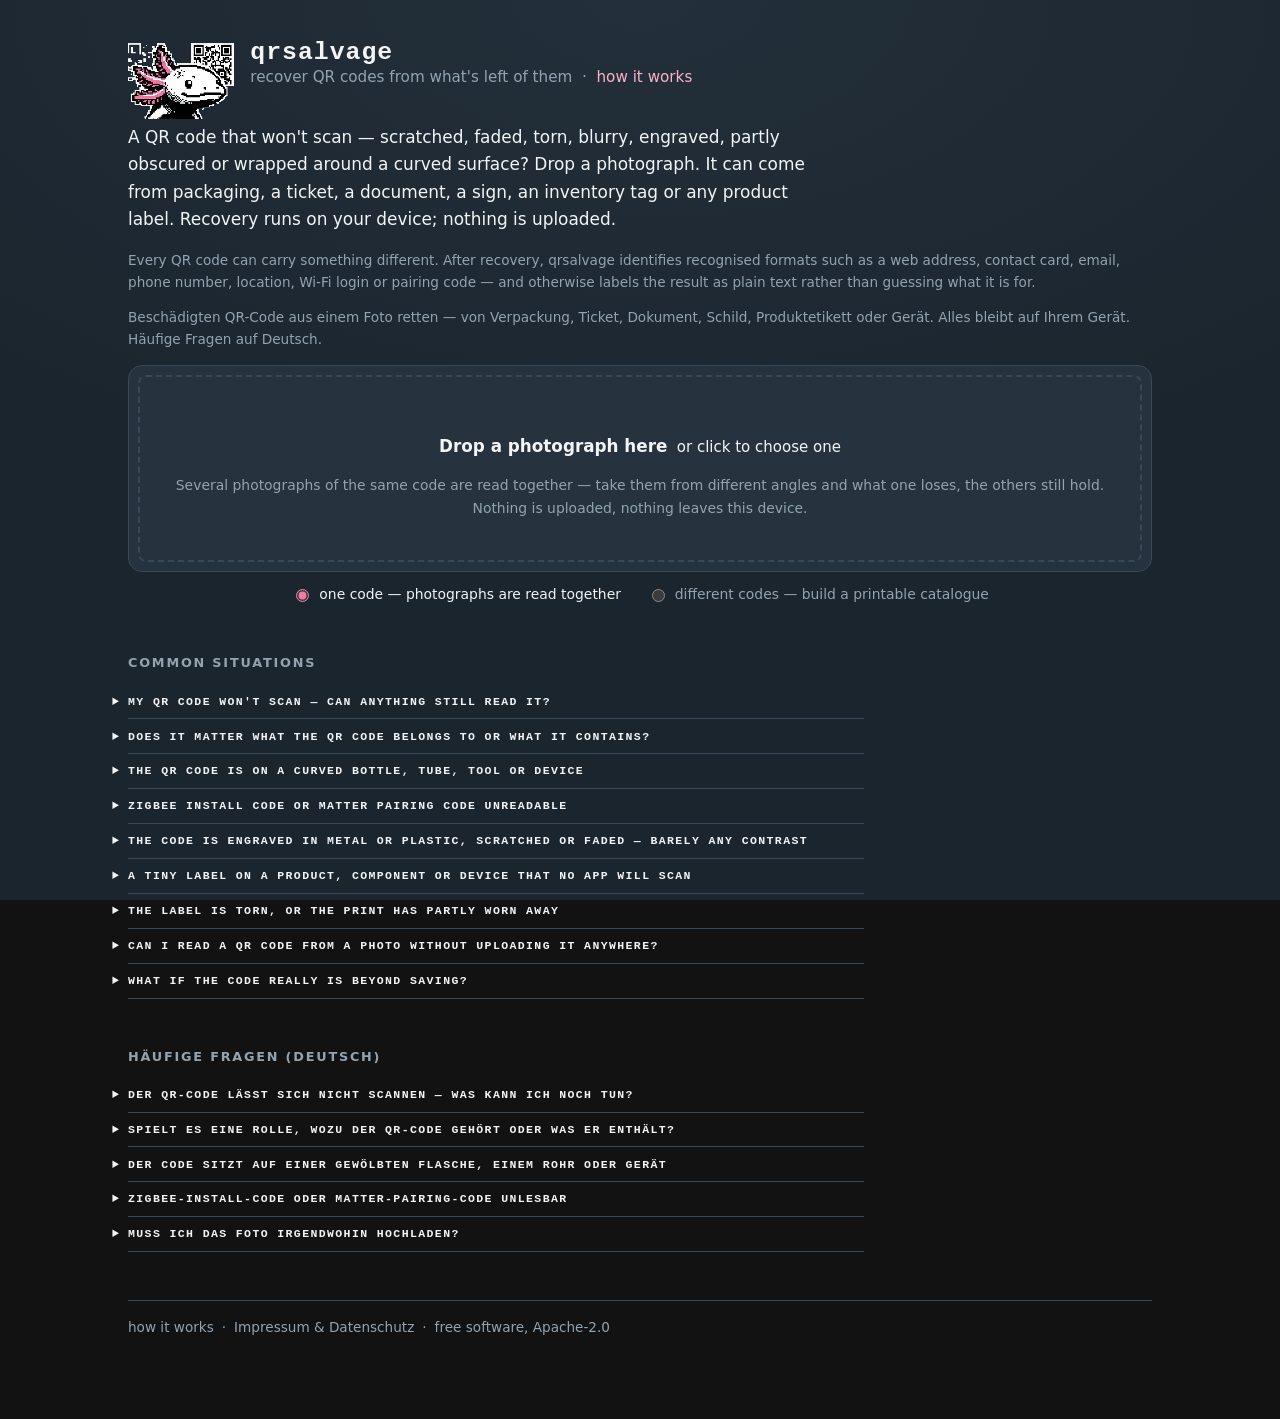
==== src/qrsalvage/web/index.html @ 08018fd4 "feat(web): add recovery success reveal" ====
<!doctype html>
<html lang="en">
<head>
<meta charset="utf-8">
<meta name="viewport" content="width=device-width, initial-scale=1">
<!-- The policy travels inside the page because the published build has no server to send a
     header: a static host serves files and nothing else. The local server still sends its own
     stricter header, and a browser applies both, so each environment ends up with the tightest
     policy it can support rather than the loosest one either could.
     'wasm-unsafe-eval' is what the browser build costs: CPython and OpenCV arrive as
     WebAssembly and have to be compiled. It permits compiling wasm and nothing else -- plain
     eval() and new Function() stay forbidden, which is the part that matters. connect-src
     'self' restricts programmatic connections to the same origin. It works together with the
     audited application code and the build's URL audit to keep photographs on this device. -->
<meta http-equiv="Content-Security-Policy" content="default-src 'self';
      script-src 'self' 'wasm-unsafe-eval'; style-src 'self' 'unsafe-inline';
      img-src 'self' data: blob:; connect-src 'self'; worker-src 'self'; child-src 'self';
      object-src 'none'; base-uri 'none'; form-action 'self'">
<!-- The title is the search result's first line, so it carries the broad task -- damaged QR
     code recovery -- before the project's name. Nobody searches for qrsalvage itself. -->
<title>Damaged QR code recovery from a photo | qrsalvage</title>
<!-- What a shared link looks like. It starts with the universal problem, not the bulb that
     happened to inspire the project: the same damaged QR may sit on packaging, a ticket, a
     document, a product label, a sign or a device. -->
<meta name="description" content="Recover damaged, scratched or faded QR codes from photos of
      packaging, tickets, documents, signs and product labels. Runs privately in your browser.">
<link rel="canonical" href="https://shadesmaverick.github.io/qrsalvage/">
<meta property="og:title" content="Damaged QR code recovery — qrsalvage">
<meta property="og:description" content="Recover scratched, faded, torn, curved or engraved QR
      codes from photographs of packaging, tickets, documents, signs and product labels. Runs
      entirely in your browser; nothing is uploaded.">
<meta property="og:url" content="https://shadesmaverick.github.io/qrsalvage/">
<meta property="og:image" content="https://shadesmaverick.github.io/qrsalvage/qrsalvage-social.png">
<meta property="og:type" content="website">
<meta name="twitter:card" content="summary_large_image">
<link rel="icon" href="data:image/svg+xml,%3Csvg xmlns='http://www.w3.org/2000/svg' viewBox='0 0 16 16'%3E%3Crect width='16' height='16' fill='%23232f3a'/%3E%3Crect x='8' y='3' width='7' height='7' fill='none' stroke='%23f2f4f5' stroke-width='1'/%3E%3Crect x='10' y='5' width='3' height='3' fill='%23f2f4f5'/%3E%3Crect x='5' y='4' width='2' height='2' fill='%23f07ea3'/%3E%3Crect x='2' y='7' width='2' height='2' fill='%23f07ea3'/%3E%3Crect x='5' y='10' width='2' height='2' fill='%23f2f4f5'/%3E%3C/svg%3E">
<link rel="stylesheet" href="style.css">
</head>
<body>
<main>
  <header>
    <!-- The axolotl has room here. The favicon keeps the abstract mark: at sixteen pixels the
         creature is a smudge, while a finder pattern breaking apart still reads. -->
    <!-- No width attribute: the stylesheet sets the height and the width has to follow the
         image's own ratio. Height from CSS plus width from an attribute was exactly the pair
         that once squashed the creature to two thirds of its height. -->
    <img src="axolotl.png" alt="">
    <div>
      <h1>qrsalvage</h1>
      <p class="tagline">recover QR codes from what's left of them
        &nbsp;·&nbsp; <a href="method.html">how it works</a></p>
    </div>
  </header>

  <!-- The first line answers the universal problem before naming any one use case. The QR code
       may come from packaging, a ticket, a document, a sign, a product or a device; recovery
       must not pretend to know which until the decoded payload itself supplies evidence. -->
  <p class="lead">A QR code that won't scan — scratched, faded, torn, blurry, engraved, partly
    obscured or wrapped around a curved surface? Drop a photograph. It can come from packaging,
    a ticket, a document, a sign, an inventory tag or any product label. Recovery runs on your
    device; nothing is uploaded.</p>
  <p class="note">Every QR code can carry something different. After recovery, qrsalvage
    identifies recognised formats such as a web address, contact card, email, phone number,
    location, Wi-Fi login or pairing code — and otherwise labels the result as plain text rather
    than guessing what it is for.</p>
  <!-- One German sentence where German searchers land, not a translated twin of the page. -->
  <p class="note" lang="de">Beschädigten QR-Code aus einem Foto retten — von Verpackung,
    Ticket, Dokument, Schild, Produktetikett oder Gerät. Alles bleibt auf Ihrem Gerät.
    <a href="#faq-de">Häufige Fragen auf Deutsch</a>.</p>

  <div id="progress" class="progress">
    <div class="progress-mark" aria-hidden="true">
      <span class="progress-finder top-left"></span>
      <span class="progress-finder top-right"></span>
      <span class="progress-finder bottom-left"></span>
      <span class="progress-scan"></span>
    </div>
    <div id="status" class="note"></div>
  </div>
  <!-- This live region never leaves the accessibility tree. The visible timer and rapidly
       changing diagnostics above stay out of it; only meaningful, deduplicated stages enter. -->
  <div id="statusLive" class="sr-only" role="status" aria-live="polite" aria-atomic="true"></div>

  <div id="workspace" aria-busy="false">

  <div id="drop">
    <p><strong id="dropTitle">Drop a photograph here</strong>
       <span id="dropMore">&nbsp;or click to choose one</span>
       <button id="cameraOpen" class="linkish hidden">· use the camera</button>
       <button id="reset" class="linkish hidden">start over</button></p>
    <p class="hint">Several photographs of the same code are read together — take them from
      different angles and what one loses, the others still hold.<br>
      <!-- The backend replaces this with the claim that is true where it runs. The wording
           here holds for both worlds, so a page whose script never ran still says something
           honest rather than something specific and wrong. -->
      <span id="privacyNote">Nothing is uploaded, nothing leaves this device.</span></p>
    <input id="file" type="file" accept="image/*" multiple class="hidden">
  </div>

  <!-- The camera turns the strongest measured lever into a gesture: one press gathers several
       genuinely different views instead of asking someone to repeat the upload flow. -->
  <div id="cameraPanel" class="panel hidden">
    <h2>Camera</h2>
    <video id="cameraFeed" autoplay playsinline muted></video>
    <div class="note" id="cameraNote"></div>
    <div class="actions">
      <button id="capture">Capture</button>
      <button id="torch" class="hidden">Light on</button>
      <button id="cameraClose">Close</button>
    </div>
  </div>

  <!-- The one decision the page cannot guess: several photographs are either several views of
       one code (fuse them) or several different codes (catalogue them). -->
  <div id="modeRow">
    <label><input type="radio" name="mode" value="one" checked>
      one code — photographs are read together</label>
    <label><input type="radio" name="mode" value="many">
      different codes — build a printable catalogue</label>
  </div>

  <div id="results" class="hidden">
    <div class="row">
      <div class="panel">
        <h2>Input</h2>
        <div id="thumbs" class="hidden"></div>
        <div id="photoStage" class="photo-stage">
          <canvas id="photo"></canvas>
          <div id="successLock" class="success-lock" aria-hidden="true">
            <span class="lock-corner top-left"></span>
            <span class="lock-corner top-right"></span>
            <span class="lock-corner bottom-left"></span>
            <span class="lock-corner bottom-right"></span>
            <span class="lock-sweep"></span>
          </div>
        </div>
        <div class="note" id="canvasNote"></div>
        <div class="actions">
          <button id="retry" class="hidden">Mark the three finders by hand</button>
          <button id="cancel" class="hidden">Cancel</button>
        </div>
      </div>
      <div class="panel">
        <h2>Diagnostics</h2>
        <div id="live" class="hidden">
          <div id="liveStage" class="stage"></div>
          <dl id="liveSizes"></dl>
          <div class="heatrow">
            <canvas id="heat" width="0" height="0"></canvas>
            <div class="note" id="heatNote"></div>
          </div>
        </div>
        <div id="verdict" class="hidden"></div>
        <dl id="metrics"></dl>
      </div>
    </div>

    <div class="payload" id="payload"></div>
    <div class="row" id="images"></div>

    <div class="panel hidden" id="exports">
      <h2>Export</h2>
      <p class="note" style="margin-top:0">
        Whether a printed code scans is decided by the width of a module, not by the pixel
        count. <em>SVG and PDF carry the size below for real</em>; the PNGs above are for sharing.
        Raising the error correction is not free: the redundancy needs modules, so at a fixed
        printed size a stronger level means <em>smaller</em> ones.
      </p>
      <div class="actions">
        <label class="size">edge length
          <input id="sizeMm" type="number" value="40" min="5" max="500" step="1"> mm
        </label>
        <label class="size">error correction
          <select id="ecc">
            <option value="">as the original</option>
            <option value="L">L — 7 %</option>
            <option value="M">M — 15 %</option>
            <option value="Q">Q — 25 %</option>
            <option value="H">H — 30 %</option>
          </select>
        </label>
        <button data-format="svg">SVG</button>
        <button data-format="pdf">PDF</button>
        <button data-format="json">JSON</button>
        <button data-format="html">Report</button>
      </div>
      <label class="note" id="splitRow" style="display:none">
        <input id="split" type="checkbox">
        split the payload into fields in the JSON export — off by default: install codes,
        passcodes and network keys are secrets rather than identifiers
      </label>
    </div>

    <details class="panel">
      <summary>Sampled matrix &mdash; # dark, . light, ? unknown</summary>
      <pre class="grid" id="grid"></pre>
    </details>
  </div>

  <div class="panel hidden" id="catalogPanel">
    <h2>Catalogue</h2>
    <p class="note" style="margin-top:0">
      Every photograph is treated as its own code. Give each one the name it has in your life —
      <em>archive box 14</em> or <em>ticket A</em> — and the PDF prints three to an A4 page: the code at a real
      physical size on the left, its content on the right, your title above. Duplicate
      photographs of one code fold into a single entry.
    </p>
    <div class="cards" id="cards"></div>
    <div class="actions">
      <label class="size">code size
        <input id="catalogSizeMm" type="number" value="50" min="20" max="70" step="1"> mm
      </label>
      <button id="catalogPdf">Download A4 catalogue (PDF)</button>
    </div>
    <div id="catalogThanks"></div>
  </div>
  </div>

  <!-- The questions people actually type into a search engine, as headings, answered honestly.
       This section is both the help and the way of being found: the plan in docs/REACH.md is
       to lie ready for the one moment somebody needs this, and these are the words of that
       moment. No keyword stuffing -- every answer has to be worth reading to the person who
       asked, or the whole section is spam with extra steps. Plain <details>, no script. -->
  <section id="faq">
    <h2>Common situations</h2>

    <details>
      <summary>My QR code won't scan — can anything still read it?</summary>
      <p>Often, yes. A reader app needs the whole code to be clean; qrsalvage instead treats
      the parts every QR code must contain as a calibration target, measures how damaged the
      rest is, and uses the code's own error correction to reconstruct what is missing. It can
      recover some codes that ordinary scanner apps reject — and tells you honestly when too
      much is physically gone.</p>
    </details>

    <details>
      <summary>Does it matter what the QR code belongs to or what it contains?</summary>
      <p>No. Recovery works from the QR structure, not from an assumed product or use case. The
      code may be on packaging, a ticket, a document, a sign, an inventory tag or a device. Its
      payload may be a web address, contact card, email, phone number, location, Wi-Fi login,
      pairing code or plain text. Recognised formats are labelled after recovery; unknown content
      stays plain text rather than being guessed.</p>
    </details>

    <details>
      <summary>The QR code is on a curved bottle, tube, tool or device</summary>
      <p>A code wrapped around a curved object defeats normal
      readers because straight grid lines become curves; qrsalvage fits a bowed grid to the
      surface before reading a single cell. Take several photographs from slightly different
      angles — what the curvature hides in one, another still shows, and they are read
      together.</p>
    </details>

    <details>
      <summary>Zigbee install code or Matter pairing code unreadable</summary>
      <p>For this specific kind of engraved or printed device label, recovery does more than
      return a string: it recognises a Zigbee install code, a Matter onboarding
      code, Wi-Fi credentials — and shows the fields you actually need to type into your hub,
      including the 11-digit Matter manual pairing code. A pairing code is a secret: it never
      leaves your device here, and be careful where else you paste it.</p>
    </details>

    <details>
      <summary>The code is engraved in metal or plastic, scratched or faded — barely any
      contrast</summary>
      <p>Laser engraving and wear defeat readers because dark and light modules become nearly
      the same shade. qrsalvage estimates the two brightness levels from the parts of the code
      whose values are fixed by the standard, then scores every other cell against them — so
      even a few percent of contrast, spread unevenly across the label, can be enough. The
      <a href="method.html">method page</a> shows this step by step, with real figures.</p>
    </details>

    <details>
      <summary>A tiny label on a product, component or device that no app will scan</summary>
      <p>Those labels are tiny, and the physics is unforgiving: once a module of the code is
      smaller than about five pixels in your photograph, or the photo is so blurry that
      neighbouring modules smear into each other, recovery becomes unlikely. In the synthetic
      resolution benchmark the rate collapses between five and four pixels per module; that is
      practical guidance, not a universal cutoff. The fix is in the photograph, not the app —
      get as close as your camera focuses, fill the frame with the label, and take several shots
      from slightly different angles. This tool fuses them, and the measured gain from fusion is
      larger than from any other step.</p>
    </details>

    <details>
      <summary>The label is torn, or the print has partly worn away</summary>
      <p>Missing is better than wrong. A QR code carries error correction that repairs twice as
      many <em>known-missing</em> cells as misread ones, so qrsalvage marks what it cannot trust
      as unknown instead of guessing — worn print becomes exactly the kind of damage the code
      was designed to survive. A torn edge that bends the paper is handled too: the grid is
      re-fitted before cells near the tear are read.</p>
    </details>

    <details>
      <summary>Can I read a QR code from a photo without uploading it anywhere?</summary>
      <p>Here, yes — and verifiably so. The entire recovery runs inside your browser; there is
      no server that could receive your photograph, and the page's own security policy forbids
      it from talking to one. That matters for private documents, tickets, contact details,
      network credentials and pairing secrets. The first visit downloads the recovery engine (about 29&nbsp;MB,
      then cached), which is the honest price of nothing leaving your device.</p>
    </details>

    <details>
      <summary>What if the code really is beyond saving?</summary>
      <p>Then qrsalvage says so, and says why: it distinguishes a code it cannot <em>find</em>
      from one whose data area is physically destroyed beyond what error correction can carry.
      If several photographs agree the grid is clean but too many modules are simply gone, no
      tool can recover it — and knowing that is worth more than a spinner that never ends.</p>
    </details>
  </section>

  <!-- These are the German search phrases, answered in German, on the same page rather than a
       translated twin: the tool itself speaks English, and a second full page would be a
       duplicate to maintain and to explain to crawlers. lang="de" marks the boundary. -->
  <section id="faq-de" lang="de">
    <h2>Häufige Fragen (deutsch)</h2>

    <details>
      <summary>Der QR-Code lässt sich nicht scannen — was kann ich noch tun?</summary>
      <p>Oft eine ganze Menge. Eine Scanner-App braucht den ganzen Code in sauber; dieses
      Werkzeug nimmt die Teile, die jeder QR-Code enthalten muss, als Eichmaß, misst daran die
      Beschädigung und rekonstruiert den Rest über die eingebaute Fehlerkorrektur des Codes.
      Es liest deutlich über den Punkt hinaus, an dem Handykameras aufgeben — und sagt ehrlich,
      wenn zu viel physisch zerstört ist. Alles läuft in Ihrem Browser, das Foto wird nirgendwo
      hochgeladen.</p>
    </details>

    <details>
      <summary>Spielt es eine Rolle, wozu der QR-Code gehört oder was er enthält?</summary>
      <p>Nein. Die Rekonstruktion arbeitet mit der Struktur des QR-Codes, nicht mit einer
      Vermutung über sein Produkt oder seinen Zweck. Der Code kann auf einer Verpackung, einem
      Ticket, Dokument, Schild, Inventaretikett oder Gerät stehen. Erkannte Formate werden erst
      nach der Rettung benannt; unbekannter Inhalt bleibt Klartext, statt erraten zu werden.</p>
    </details>

    <details>
      <summary>Der Code sitzt auf einer gewölbten Flasche, einem Rohr oder Gerät</summary>
      <p>Genau so ein Fall ist der Grund, warum es dieses Werkzeug gibt. Auf einer Wölbung
      werden aus geraden Gitterlinien Kurven, daran scheitern normale Leser; hier wird ein
      gebogenes Gitter an die Fläche angepasst, bevor eine einzige Zelle gelesen wird. Machen
      Sie mehrere Fotos aus leicht verschiedenen Winkeln — was die Wölbung im einen verbirgt,
      zeigt das andere, und alle werden gemeinsam gelesen.</p>
    </details>

    <details>
      <summary>Zigbee-Install-Code oder Matter-Pairing-Code unlesbar</summary>
      <p>Bei genau dieser Art gravierter oder gedruckter Geräte-Etiketten liefert das Werkzeug
      mehr als eine Zeichenfolge: Es erkennt Zigbee-Install-Code,
      Matter-Code, WLAN-Zugang — und zeigt die Felder, die Sie in Ihren Hub eintippen müssen,
      inklusive des elfstelligen manuellen Matter-Codes. Ein Pairing-Code ist ein Geheimnis:
      Er verlässt Ihr Gerät hier nicht, und Vorsicht, wo Sie ihn sonst einfügen.</p>
    </details>

    <details>
      <summary>Muss ich das Foto irgendwohin hochladen?</summary>
      <p>Nein — und das ist nachprüfbar. Die gesamte Rekonstruktion läuft in Ihrem Browser; es
      gibt keinen Server, der Fotos entgegennehmen könnte, und die Sicherheitsrichtlinie der
      Seite verbietet ihr, mit einem zu sprechen. Beim ersten Besuch lädt der Browser die
      Rechenumgebung (rund 29&nbsp;MB, danach im Cache) — das ist der ehrliche Preis dafür,
      dass nichts Ihr Gerät verlässt.</p>
    </details>
  </section>

  <!-- Structured data for the FAQ above, one entry per question the sections answer. This is
       inert JSON a crawler reads out of the markup -- the type attribute means no browser ever
       executes it, so the strict CSP is untouched. Kept to the questions that are really
       answered on this page: structured data that overpromises is the fastest way to lose the
       rich result it exists for. -->
  <script type="application/ld+json">
  {
    "@context": "https://schema.org",
    "@type": "FAQPage",
    "mainEntity": [
      {
        "@type": "Question",
        "name": "My QR code won't scan — can anything still read it?",
        "acceptedAnswer": { "@type": "Answer", "text": "Sometimes. qrsalvage treats the parts every QR code must contain as a calibration target, measures the damage, and uses the code's own error correction to reconstruct what is missing. It can recover some codes that ordinary scanner apps reject, and it runs entirely in your browser; nothing is uploaded." }
      },
      {
        "@type": "Question",
        "name": "Does it matter what the QR code belongs to or contains?",
        "acceptedAnswer": { "@type": "Answer", "text": "No. Recovery uses the QR structure rather than an assumed product or purpose. The code may be on packaging, a ticket, a document, a sign, an inventory tag or a device. Recognised payload formats are labelled after recovery; unknown content stays plain text." }
      },
      {
        "@type": "Question",
        "name": "Can a QR code on a curved bottle, tube, tool or device be read?",
        "acceptedAnswer": { "@type": "Answer", "text": "Often. A bowed grid is fitted to the surface before any cell is read. Take several photographs from slightly different angles; they are read together, and what the curvature hides in one, another still shows." }
      },
      {
        "@type": "Question",
        "name": "My Zigbee install code or Matter pairing code is unreadable — what now?",
        "acceptedAnswer": { "@type": "Answer", "text": "After recovery the payload is recognised — Zigbee install code, Matter onboarding code, Wi-Fi credentials — and the fields you need to type into your hub are shown, including the 11-digit Matter manual pairing code. The code never leaves your device." }
      },
      {
        "@type": "Question",
        "name": "Can a laser-engraved, scratched or faded QR code with almost no contrast be recovered?",
        "acceptedAnswer": { "@type": "Answer", "text": "Often. The two brightness levels are estimated from the parts of the code fixed by the standard, and every other cell is scored against them — a few percent of contrast, unevenly spread, can be enough." }
      },
      {
        "@type": "Question",
        "name": "Can I read a QR code from a photo without uploading it anywhere?",
        "acceptedAnswer": { "@type": "Answer", "text": "Yes — the entire recovery runs inside your browser. There is no server that could receive the photograph, and the page's security policy forbids it from talking to one. The first visit downloads the recovery engine (about 29 MB, then cached)." }
      },
      {
        "@type": "Question",
        "name": "Der QR-Code lässt sich nicht scannen — was kann ich noch tun?",
        "acceptedAnswer": { "@type": "Answer", "text": "Oft eine ganze Menge: Das Werkzeug nimmt die Pflichtteile jedes QR-Codes als Eichmaß, misst die Beschädigung und rekonstruiert den Rest über die eingebaute Fehlerkorrektur — komplett im Browser, ohne dass das Foto hochgeladen wird." }
      },
      {
        "@type": "Question",
        "name": "Kann man einen QR-Code auf einer gewölbten Flasche, einem Rohr oder Gerät lesen?",
        "acceptedAnswer": { "@type": "Answer", "text": "Ja — vor dem Lesen wird ein gebogenes Gitter an die Fläche angepasst. Mehrere Fotos aus verschiedenen Winkeln werden gemeinsam gelesen; was die Wölbung im einen verbirgt, zeigt das andere." }
      },
      {
        "@type": "Question",
        "name": "Zigbee-Install-Code oder Matter-Pairing-Code unlesbar — was hilft?",
        "acceptedAnswer": { "@type": "Answer", "text": "Nach der Rettung werden die Felder gezeigt, die in den Hub gehören — Zigbee-Install-Code, Matter-Code samt elfstelligem manuellem Pairing-Code, WLAN-Zugang. Der Code verlässt das eigene Gerät dabei nicht." }
      }
    ]
  }
  </script>

  <!-- A second block naming what this page is: a free tool that runs in the browser. The FAQ
       block above answers the searcher's questions; this one answers the crawler's -- search
       engines and AI assistants that recommend tools read exactly these fields. Same rule as
       above: only claims the page itself keeps. No URL yet -- that field waits for the domain,
       like the og:image note in <head>. -->
  <script type="application/ld+json">
  {
    "@context": "https://schema.org",
    "@type": "WebApplication",
    "name": "qrsalvage",
    "url": "https://shadesmaverick.github.io/qrsalvage/",
    "description": "Damaged QR code recovery from photographs of packaging, tickets, documents, signs, inventory tags, product labels and devices. Handles scratched, faded, blurry, torn, partly obscured, laser-engraved and curved-surface codes. Runs entirely in the browser; nothing is uploaded.",
    "applicationCategory": "UtilitiesApplication",
    "operatingSystem": "Any — runs in the browser",
    "browserRequirements": "Requires WebAssembly",
    "inLanguage": ["en", "de"],
    "isAccessibleForFree": true,
    "offers": { "@type": "Offer", "price": "0", "priceCurrency": "EUR" }
  }
  </script>

  <!-- Quiet on purpose. A person here has a problem to solve; the legal page is required to
       be reachable, not prominent. -->
  <footer>
    <a href="method.html">how it works</a>
    <span aria-hidden="true">·</span>
    <a href="legal.html">Impressum &amp; Datenschutz</a>
    <span aria-hidden="true">·</span>
    <span>free software, Apache-2.0</span>
  </footer>
</main>

<!-- Which of the two backends this is decides where the recovery runs: the local Python
     server, or the same Python inside this browser. It has to be in place before app.js. -->
<script src="backend.js"></script>
<script src="app.js"></script>
</body>
</html>
---- src/qrsalvage/web/style.css ----
/* The interface's single stylesheet. Split from index.html for one reason only:
   a 1200-line file was the largest mental hurdle in the repository. Still no build
   step -- three static files instead of one, served as they are. */

  :root {
    --bg:        #1b252e;
    --bg-lift:   #232f3a;
    --panel:     #26333f;
    --panel-in:  #1f2a34;
    --line:      #37485a;
    --fg:        #f2f4f5;
    --muted:     #93a3b0;
    --pink:      #f07ea3;
    --pink-soft: #f7b3c8;
    --ok:        #8fd3b0;
    --warn:      #e0b356;
    --bad:       #e0644a;
    --mono: ui-monospace, "Cascadia Code", "SF Mono", Consolas, monospace;
  }
  * { box-sizing: border-box; }
  html { color-scheme: dark; }
  body {
    margin: 0; padding: 2.5rem 1.25rem 5rem; color: var(--fg);
    background: radial-gradient(120% 90% at 50% 0%, var(--bg-lift) 0%, var(--bg) 62%) fixed;
    min-height: 100vh;
    font: 15px/1.6 ui-sans-serif, system-ui, -apple-system, "Segoe UI", sans-serif;
  }
  main { max-width: 64rem; margin: 0 auto; }

  /* --- identity ------------------------------------------------------------------- */
  header { display: flex; align-items: center; gap: 1rem; margin-bottom: .2rem; }
  header img { flex: none; height: 76px; width: auto; image-rendering: pixelated; }
  h1 {
    font: 600 1.55rem/1 var(--mono); letter-spacing: .04em; margin: 0;
  }
  .tagline { color: var(--muted); margin: 0 0 2rem 0; font-size: .95rem; }
  .tagline a { color: var(--pink-soft); border-bottom: 1px solid transparent; }
  .tagline a:hover { border-bottom-color: var(--pink-soft); }

  /* --- drop zone ------------------------------------------------------------------ */
  #drop {
    position: relative; border-radius: 14px; padding: 3.25rem 1.5rem; text-align: center;
    cursor: pointer; background: var(--panel); border: 1px solid var(--line);
    transition: border-color .18s, background .18s, transform .18s;
  }
  #drop::before {
    content: ""; position: absolute; inset: 9px; border-radius: 8px; pointer-events: none;
    border: 2px dashed var(--line); transition: border-color .18s;
  }
  #drop:hover, #drop.over { background: #2b3844; }
  #drop:hover::before, #drop.over::before { border-color: var(--pink); }
  #drop.over { transform: scale(1.006); border-color: var(--pink); }
  #drop strong { font-size: 1.05rem; }
  #drop .hint { color: var(--muted); font-size: .87rem; margin: .45rem 0 0; }
  /* Once an image is loaded the invitation has done its job and should stop taking a third of
     the screen. It stays reachable, just out of the way. */
  #drop.compact { padding: .8rem 1.2rem; }
  #drop.compact strong { font-size: .92rem; font-weight: 500; }
  #drop.compact .hint, #drop.compact::before { display: none; }
  .linkish {
    border: none; background: none; color: var(--muted); text-decoration: underline;
    padding: .2rem .4rem; font-size: .85rem; cursor: pointer;
  }
  .linkish:hover { border: none; color: var(--pink-soft); }

  /* --- the wait ------------------------------------------------------------------- */
  /* A recovery legitimately takes seconds to a minute. Everything below the drop zone dims
     while one runs: the alternative -- last photograph's diagnostics standing crisp and
     confident next to a new photograph -- had someone reading numbers that belonged to a
     different image. */
  .busy #results { opacity: .35; pointer-events: none; }
  .busy.watching #results { opacity: 1; pointer-events: auto; }
  #results { transition: opacity .25s; }
  .progress {
    display: none; align-items: center; gap: 1rem; min-height: 5rem;
    margin-top: 1rem; padding: .8rem 1rem; overflow: hidden;
    background: var(--panel-in); border: 1px solid var(--line); border-radius: 12px;
    border-left: 3px solid var(--pink);
  }
  .progress:has(#status:not(:empty)) { display: flex; }
  .progress #status { flex: 1; min-width: 0; }
  .progress-mark {
    position: relative; display: none; flex: 0 0 3.5rem; width: 3.5rem; height: 3.5rem;
    overflow: hidden; border: 1px solid var(--line); border-radius: 7px;
    background-color: var(--bg-lift);
    background-image: radial-gradient(circle, rgba(240, 126, 163, .28) 1.2px, transparent 1.4px);
    background-size: 7px 7px;
  }
  .progress.working .progress-mark, .progress.complete .progress-mark { display: block; }
  .progress-finder {
    position: absolute; width: 13px; height: 13px; border: 2px solid var(--pink-soft);
    background: var(--bg-lift);
  }
  .progress-finder::after {
    content: ""; position: absolute; inset: 3px; background: var(--pink);
  }
  .progress-finder.top-left { top: 5px; left: 5px; }
  .progress-finder.top-right { top: 5px; right: 5px; }
  .progress-finder.bottom-left { bottom: 5px; left: 5px; }
  .progress-scan {
    position: absolute; z-index: 2; left: 4px; right: 4px; top: 5px; height: 2px;
    background: var(--ok); box-shadow: 0 0 8px rgba(143, 211, 176, .9);
    animation: progress-scan 1.35s ease-in-out infinite alternate;
  }
  @keyframes progress-scan { to { transform: translateY(42px); } }
  .progress.complete { border-left-color: var(--ok); }
  .progress.complete .progress-finder, .progress.complete .progress-scan { display: none; }
  .progress.complete .progress-mark::after {
    content: ""; position: absolute; left: 17px; top: 10px; width: 14px; height: 25px;
    border: solid var(--ok); border-width: 0 4px 4px 0; transform: rotate(45deg);
  }
  .quiet { color: var(--muted); }
  .mono { font-family: var(--mono); font-variant-numeric: tabular-nums; }

  /* --- layout --------------------------------------------------------------------- */
  /* Panels size to their own content. Stretching the diagnostics to match the height of the
     photograph left a column of empty panel under seven lines of numbers. */
  .row { display: grid; grid-template-columns: 1fr 1fr; gap: 1.1rem; margin-top: 1.4rem;
         align-items: start; }
  @media (max-width: 46rem) { .row { grid-template-columns: 1fr; } }
  .panel {
    background: var(--panel); border: 1px solid var(--line); border-radius: 12px;
    padding: 1.1rem;
  }
  .panel h2 {
    display: flex; align-items: center; gap: .5rem;
    font: 600 .72rem/1 var(--mono); text-transform: uppercase; letter-spacing: .12em;
    color: var(--muted); margin: 0 0 .9rem;
  }
  .panel h2::before {
    content: ""; width: 7px; height: 7px; background: var(--pink); flex: none;
  }
  canvas, .panel img {
    max-width: 100%; display: block; border-radius: 8px; background: var(--panel-in);
  }
  canvas { cursor: crosshair; }
  .photo-stage {
    position: relative; display: inline-block; max-width: 100%; overflow: hidden;
    vertical-align: top; border-radius: 8px;
  }
  .success-lock {
    position: absolute; inset: 0; overflow: hidden; opacity: 0; pointer-events: none;
    background: radial-gradient(circle at center, rgba(143, 211, 176, .08), transparent 56%);
  }
  .lock-corner {
    position: absolute; width: clamp(2.4rem, 22%, 5rem); height: clamp(2.4rem, 22%, 5rem);
    opacity: 0; filter: drop-shadow(0 0 5px rgba(143, 211, 176, .65));
  }
  .lock-corner.top-left { top: 8px; left: 8px; border-top: 3px solid var(--ok); border-left: 3px solid var(--ok); }
  .lock-corner.top-right { top: 8px; right: 8px; border-top: 3px solid var(--ok); border-right: 3px solid var(--ok); }
  .lock-corner.bottom-left { bottom: 8px; left: 8px; border-bottom: 3px solid var(--ok); border-left: 3px solid var(--ok); }
  .lock-corner.bottom-right { right: 8px; bottom: 8px; border-right: 3px solid var(--ok); border-bottom: 3px solid var(--ok); }
  .lock-sweep {
    position: absolute; z-index: 2; left: 8px; right: 8px; top: 0; height: 2px; opacity: 0;
    background: linear-gradient(90deg, transparent, var(--ok) 20% 80%, transparent);
    box-shadow: 0 0 10px rgba(143, 211, 176, .8);
  }
  .photo-stage.locked .success-lock { animation: success-lock 1.55s ease-out both; }
  .photo-stage.locked .lock-corner { animation: lock-corner-in .42s cubic-bezier(.2,.8,.2,1) .08s both; }
  .photo-stage.locked .lock-sweep { animation: lock-sweep .62s ease-out .18s both; }
  #results.success-reveal #verdict,
  #results.success-reveal #payload,
  #results.success-reveal #images,
  #results.success-reveal #exports { animation: result-reveal .42s cubic-bezier(.2,.8,.2,1) both; }
  #results.success-reveal #payload { animation-delay: .07s; }
  #results.success-reveal #images { animation-delay: .13s; }
  #results.success-reveal #exports { animation-delay: .19s; }
  @keyframes success-lock {
    0% { opacity: 0; }
    12%, 76% { opacity: 1; }
    100% { opacity: 0; }
  }
  @keyframes lock-corner-in {
    from { opacity: 0; transform: scale(1.22); }
    to { opacity: 1; transform: scale(1); }
  }
  @keyframes lock-sweep {
    0% { top: 0; opacity: 0; }
    18% { opacity: 1; }
    100% { top: calc(100% - 2px); opacity: 0; }
  }
  @keyframes result-reveal {
    from { opacity: .2; transform: translateY(7px); }
    to { opacity: 1; transform: translateY(0); }
  }
  @media (prefers-reduced-motion: reduce) {
    #results { transition: none; }
    .progress-scan { animation: none; transform: translateY(21px); box-shadow: none; }
    .photo-stage.locked .success-lock { animation: none; opacity: 1; }
    .photo-stage.locked .lock-corner, .photo-stage.locked .lock-sweep,
    #results.success-reveal #verdict, #results.success-reveal #payload,
    #results.success-reveal #images, #results.success-reveal #exports { animation: none; }
    .photo-stage.locked .lock-corner { opacity: 1; }
    .photo-stage.locked .lock-sweep { opacity: 0; }
  }
  #images img { width: 100%; image-rendering: pixelated; }

  #thumbs { display: flex; gap: .55rem; flex-wrap: wrap; margin-bottom: .8rem; }
  .thumb { position: relative; }
  .thumb img { height: 54px; border-radius: 6px; display: block; }
  .thumb button {
    position: absolute; top: -7px; right: -7px; width: 20px; height: 20px; padding: 0;
    border-radius: 50%; font-size: .72rem; line-height: 1;
  }

  #cameraPanel { margin-top: 1rem; max-width: 34rem; margin-left: auto; margin-right: auto; }
  #cameraFeed { width: 100%; border-radius: 8px; background: #000; display: block; }

  #modeRow {
    display: flex; gap: 1.6rem; justify-content: center; flex-wrap: wrap;
    margin-top: .7rem; color: var(--muted); font-size: .87rem;
  }
  #modeRow label { display: inline-flex; gap: .45rem; align-items: center; cursor: pointer; }
  #modeRow input { accent-color: var(--pink); }
  #modeRow label:has(input:checked) { color: var(--fg); }

  #catalogPanel { margin-top: 1.4rem; }
  .cards { display: grid; grid-template-columns: repeat(auto-fill, minmax(17rem, 1fr));
           gap: .9rem; margin: .4rem 0 .9rem; }
  .card {
    background: var(--panel-in); border: 1px solid var(--line); border-radius: 10px;
    padding: .8rem; display: flex; flex-direction: column; gap: .6rem;
  }
  .card.miss { border-left: 3px solid var(--bad); }
  .card.dup  { opacity: .6; }
  .card img { width: 7.5rem; image-rendering: pixelated; border-radius: 6px; }
  .card input.title {
    font: inherit; padding: .5rem .6rem; border-radius: 7px; width: 100%;
    border: 1px solid var(--line); background: var(--panel); color: var(--fg);
  }
  .card .snippet {
    font: 11px/1.5 var(--mono); color: var(--muted); word-break: break-all;
    max-height: 4.6em; overflow: hidden;
  }
  .card .state { font: 600 .68rem/1 var(--mono); letter-spacing: .1em;
                 text-transform: uppercase; }

  /* The live view during a recovery: the true intermediate states, not an animation. */
  #live .stage { font-size: .9rem; margin-bottom: .8rem; min-height: 1.3em; }
  #live .stage a { color: var(--pink-soft); border-bottom: 1px solid transparent; }
  #live .stage a:hover { border-bottom-color: var(--pink-soft); }
  .heatrow { display: flex; gap: .9rem; align-items: flex-start; margin-top: .9rem; }
  #heat { image-rendering: pixelated; border-radius: 6px; max-width: 11rem; }
  .racebar { display: inline-block; height: .55em; background: var(--line); border-radius: 3px;
             vertical-align: middle; margin-right: .5rem; }
  .racebar.best { background: var(--pink); }

  dl { display: grid; grid-template-columns: auto 1fr; gap: .42rem 1rem; margin: 0; }
  dt { color: var(--muted); }
  dd { margin: 0; font-family: var(--mono); font-variant-numeric: tabular-nums; }
  .ok { color: var(--ok); } .warn { color: var(--warn); } .bad { color: var(--bad); }

  /* One sentence of judgement above the numbers: the numbers stay the evidence, but not
     everyone who drops a photograph knows whether 6 of 841 uncertain cells is good news. */
  .verdict {
    border-radius: 8px; padding: .55rem .8rem; margin-bottom: .9rem; font-size: .9rem;
    background: var(--panel-in); border: 1px solid var(--line);
  }
  .verdict.ok   { border-left: 3px solid var(--ok); }
  .verdict.warn { border-left: 3px solid var(--warn); }
  .verdict.bad  { border-left: 3px solid var(--bad); }

  /* --- payload -------------------------------------------------------------------- */
  .payload {
    margin-top: 1.4rem; padding: 1.15rem 1.25rem; border-radius: 12px;
    background: var(--panel); border: 1px solid var(--line); border-left: 3px solid var(--pink);
  }
  .payload.miss { border-left-color: var(--bad); }
  .payload .label { font: 600 .72rem/1 var(--mono); letter-spacing: .12em; text-transform: uppercase; }
  .payload code {
    display: block; margin-top: .7rem; padding: .7rem .85rem; border-radius: 8px;
    background: var(--panel-in); font: 14px/1.55 var(--mono); word-break: break-all;
    user-select: all;
  }
  .tips { margin: .7rem 0 0; padding-left: 1.15rem; color: var(--muted); font-size: .9rem; }
  .tips li { margin: .35rem 0; }
  .tips em { color: var(--pink-soft); font-style: normal; }

  /* --- controls ------------------------------------------------------------------- */
  .actions { display: flex; gap: .55rem; flex-wrap: wrap; margin-top: 1rem; align-items: center; }
  button {
    font: 500 .88rem/1 inherit; padding: .55rem 1rem; border-radius: 8px;
    border: 1px solid var(--line); background: var(--panel-in); color: var(--fg);
    cursor: pointer; transition: border-color .15s, color .15s;
  }
  button:hover { border-color: var(--pink); color: var(--pink-soft); }
  a { color: inherit; text-decoration: none; }
  .note { color: var(--muted); font-size: .85rem; margin-top: .65rem; min-height: 1.2em; }
  .note em { color: var(--pink-soft); font-style: normal; }

  details.panel { margin-top: 1.4rem; }
  summary { cursor: pointer; color: var(--muted); font: 600 .72rem/1 var(--mono);
            letter-spacing: .12em; text-transform: uppercase; }
  pre.grid {
    font: 10px/1 var(--mono); overflow-x: auto; margin: .9rem 0 0; letter-spacing: .55px;
    color: var(--muted);
  }
  .hidden { display: none !important; }
  .sr-only {
    position: absolute; width: 1px; height: 1px; padding: 0; margin: -1px;
    overflow: hidden; clip: rect(0, 0, 0, 0); white-space: nowrap; border: 0;
  }
  label.size { display: inline-flex; align-items: center; gap: .45rem; color: var(--muted);
               font-size: .87rem; }
  label.size select { font: inherit; padding: .45rem .5rem; border-radius: 7px;
                      border: 1px solid var(--line); background: var(--panel-in); color: var(--fg); }
  label.size input { width: 5rem; font: inherit; padding: .45rem .5rem; border-radius: 7px;
                     border: 1px solid var(--line); background: var(--panel-in);
                     color: var(--fg); font-variant-numeric: tabular-nums; }
  #splitRow { display: flex; gap: .5rem; align-items: flex-start; margin-top: .9rem;
              max-width: 46rem; }
  .knowledge { margin-top: .9rem; padding-top: .8rem; border-top: 1px solid var(--line); }
  .payload-kind { color: var(--pink-soft); font: 600 .76rem/1.2 var(--mono);
                  letter-spacing: .08em; text-transform: uppercase; }
  .thanks {
    display: flex; gap: .8rem; align-items: center; flex-wrap: wrap;
    margin-top: .9rem; padding-top: .85rem; border-top: 1px solid var(--line);
    font-size: .88rem; color: var(--muted);
  }
  .thanks img { height: 34px; image-rendering: pixelated; flex: none; }
  .thanks span { flex: 1 1 18rem; }
  .thanks .links { display: flex; gap: .55rem; flex: none; }
  .thanks em { color: var(--pink-soft); font-style: normal; }
  .knowledge dl { margin-top: .6rem; font-size: .9rem; }
  .knowledge .note { margin-top: .3rem; }

/* The footer is a legal obligation before it is a design element, so it stays legible and
   stops there -- no columns, no repeated navigation, nothing competing with the work. */
footer { margin-top: 3rem; padding-top: 1rem; border-top: 1px solid var(--line);
         display: flex; flex-wrap: wrap; gap: .5rem; align-items: baseline;
         font-size: .85rem; color: var(--muted); }
footer a { color: var(--muted); }
footer a:hover { color: var(--fg); }

/* The lead answers the search that brought somebody here; it earns slightly more presence
   than body text but must not shout past the drop zone, which is the actual next step. */
.lead { max-width: 44rem; margin: 0 0 1.1rem 0; font-size: 1.06rem; color: var(--fg); }

/* The questions people type, styled as quiet help rather than a landing-page section. Native
   <details> keeps the section script-free, which the CSP appreciates as much as we do. */
#faq, #faq-de { margin-top: 3rem; max-width: 46rem; }
#faq h2, #faq-de h2 { font-size: .8rem; letter-spacing: .14em; text-transform: uppercase;
          color: var(--muted); }
#faq details, #faq-de details { border-bottom: 1px solid var(--line); }
#faq summary, #faq-de summary { padding: .7rem 0; cursor: pointer; color: var(--fg); font-weight: 600;
               list-style-position: outside; }
#faq summary:hover, #faq-de summary:hover { color: var(--pink-soft); }
#faq p, #faq-de p { margin: .2rem 0 .9rem 0; color: var(--muted); line-height: 1.55; }
#faq a, #faq-de a { color: var(--pink-soft); }
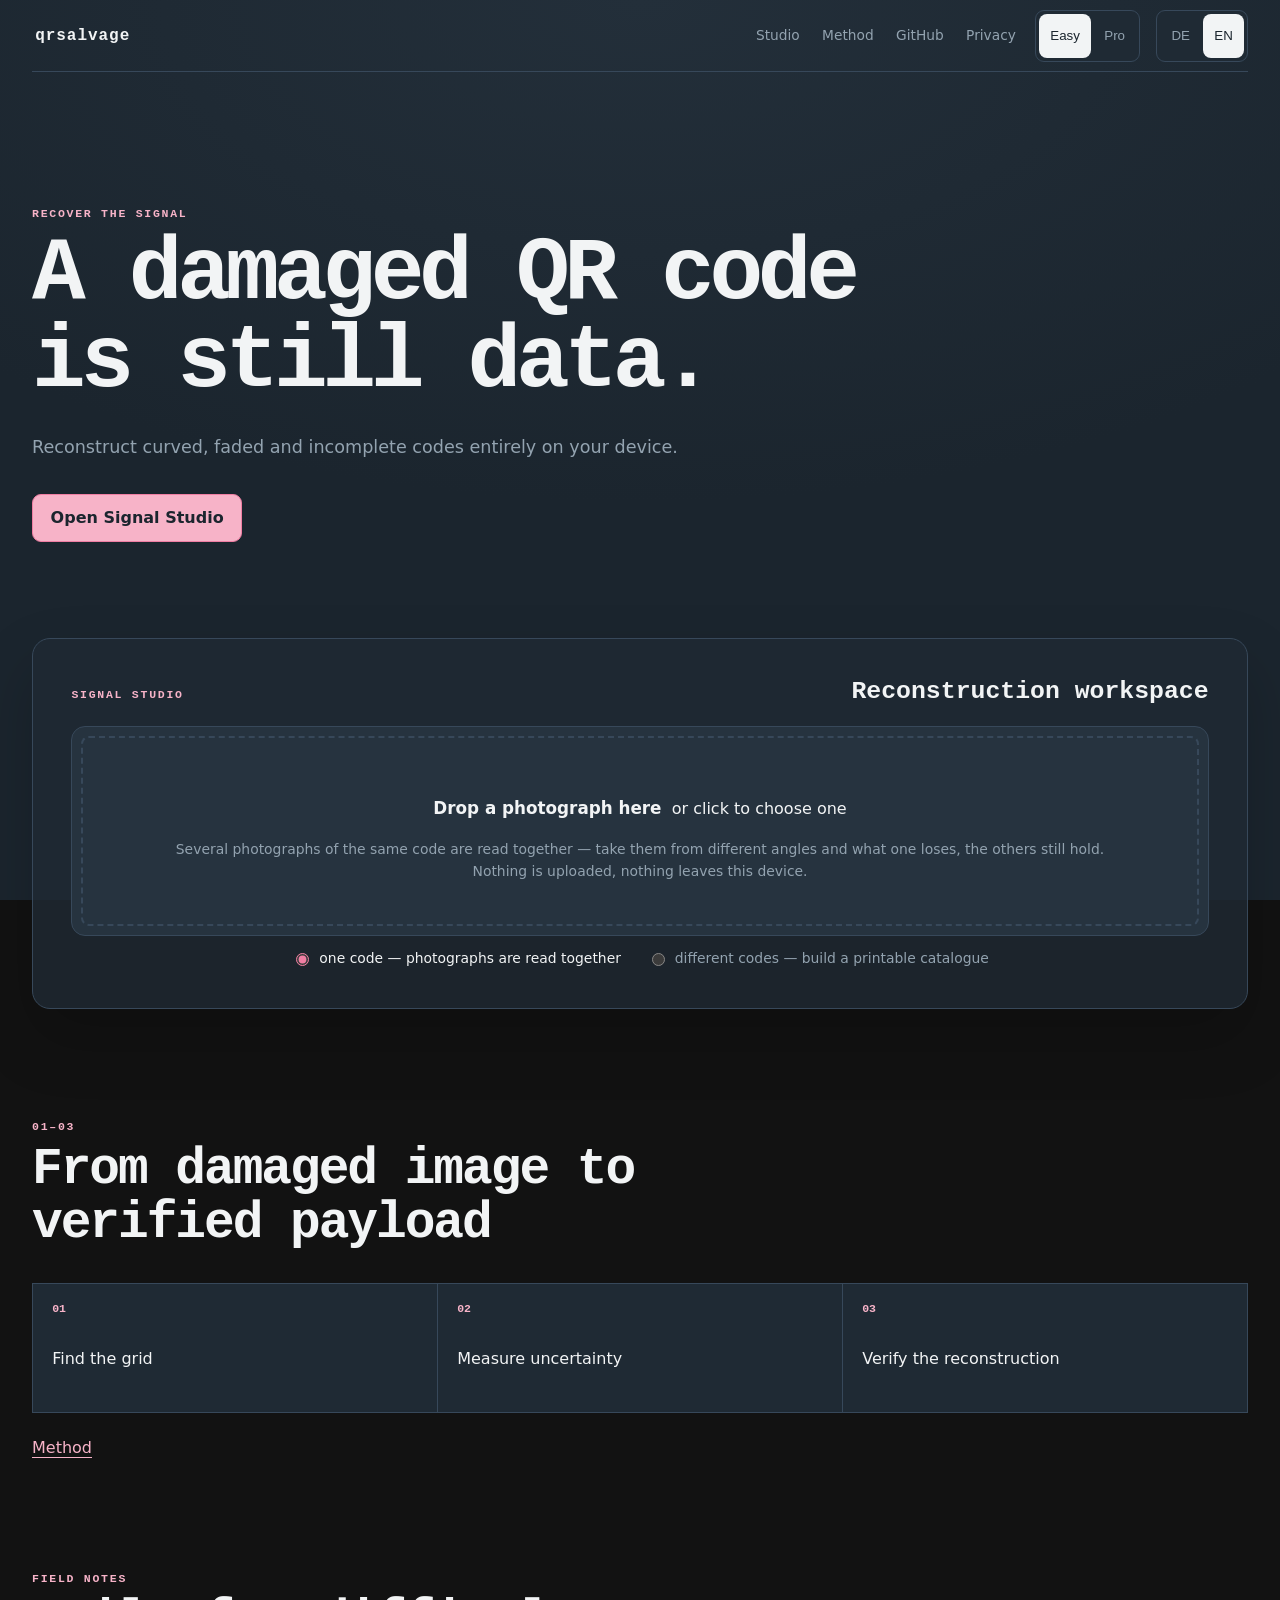
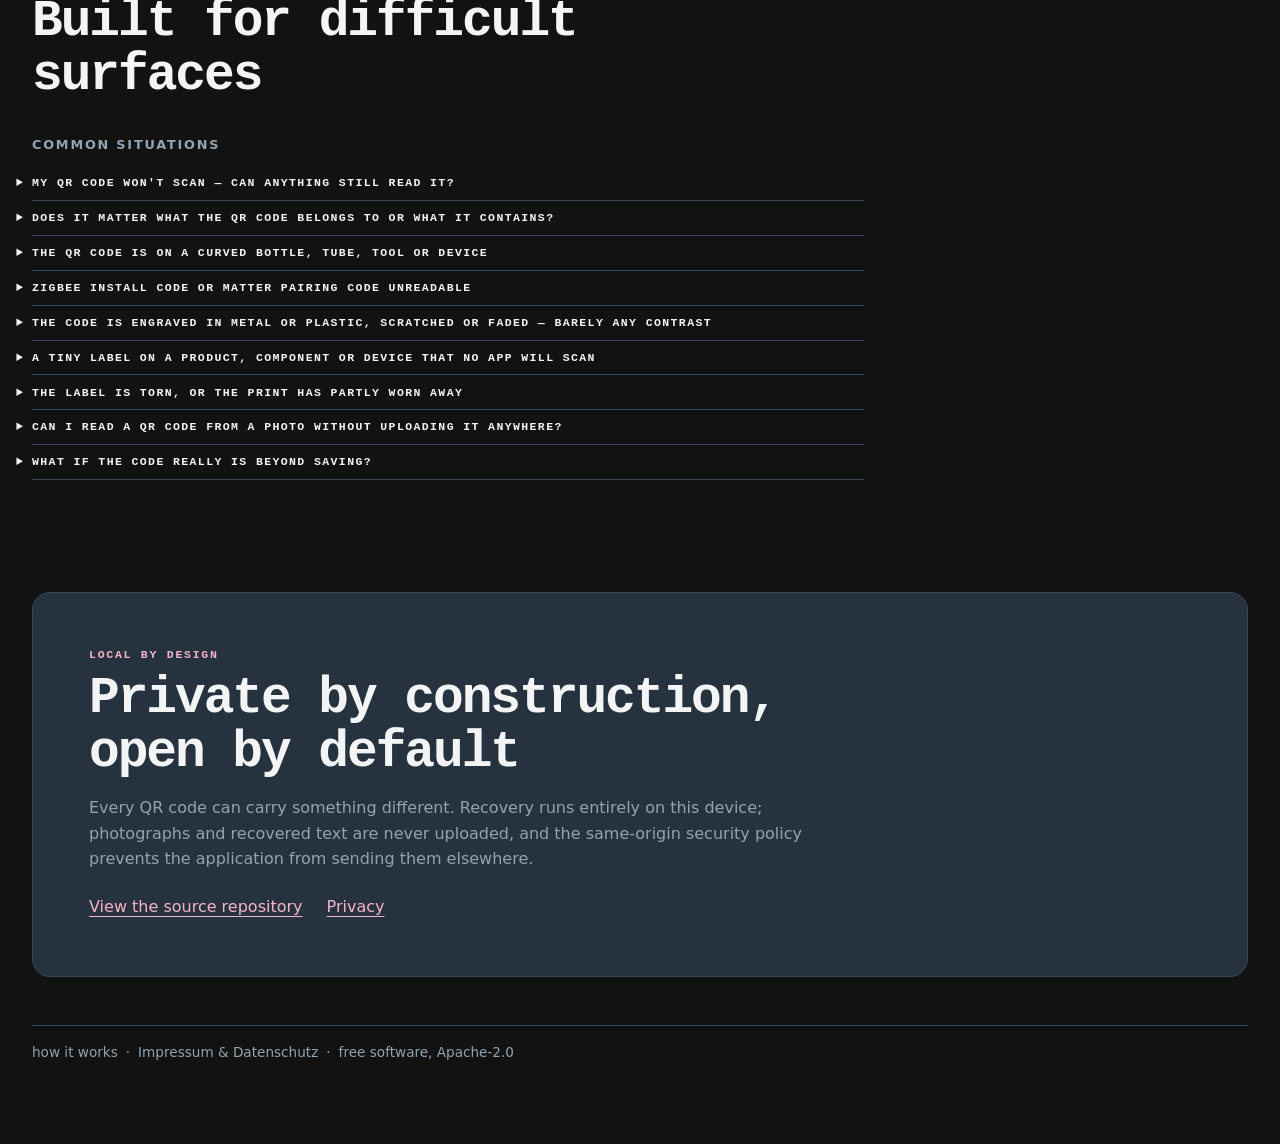
==== commit e1cf8767: "feat(web): build adaptive Signal Studio" ====
--- a/src/qrsalvage/web/index.html
+++ b/src/qrsalvage/web/index.html
@@ -37,50 +37,49 @@
 <link rel="stylesheet" href="style.css">
 </head>
 <body>
-<main>
-  <header>
-    <!-- The axolotl has room here. The favicon keeps the abstract mark: at sixteen pixels the
-         creature is a smudge, while a finder pattern breaking apart still reads. -->
-    <!-- No width attribute: the stylesheet sets the height and the width has to follow the
-         image's own ratio. Height from CSS plus width from an attribute was exactly the pair
-         that once squashed the creature to two thirds of its height. -->
-    <img src="axolotl.png" alt="">
-    <div>
-      <h1>qrsalvage</h1>
-      <p class="tagline">recover QR codes from what's left of them
-        &nbsp;·&nbsp; <a href="method.html">how it works</a></p>
-    </div>
-  </header>
-
-  <!-- The first line answers the universal problem before naming any one use case. The QR code
-       may come from packaging, a ticket, a document, a sign, a product or a device; recovery
-       must not pretend to know which until the decoded payload itself supplies evidence. -->
-  <p class="lead">A QR code that won't scan — scratched, faded, torn, blurry, engraved, partly
-    obscured or wrapped around a curved surface? Drop a photograph. It can come from packaging,
-    a ticket, a document, a sign, an inventory tag or any product label. Recovery runs on your
-    device; nothing is uploaded.</p>
-  <p class="note">Every QR code can carry something different. After recovery, qrsalvage
-    identifies recognised formats such as a web address, contact card, email, phone number,
-    location, Wi-Fi login or pairing code — and otherwise labels the result as plain text rather
-    than guessing what it is for.</p>
-  <!-- One German sentence where German searchers land, not a translated twin of the page. -->
-  <p class="note" lang="de">Beschädigten QR-Code aus einem Foto retten — von Verpackung,
-    Ticket, Dokument, Schild, Produktetikett oder Gerät. Alles bleibt auf Ihrem Gerät.
-    <a href="#faq-de">Häufige Fragen auf Deutsch</a>.</p>
-
-  <div id="progress" class="progress">
-    <div class="progress-mark" aria-hidden="true">
-      <span class="progress-finder top-left"></span>
-      <span class="progress-finder top-right"></span>
-      <span class="progress-finder bottom-left"></span>
-      <span class="progress-scan"></span>
-    </div>
-    <div id="status" class="note"></div>
-  </div>
-  <!-- This live region never leaves the accessibility tree. The visible timer and rapidly
-       changing diagnostics above stay out of it; only meaningful, deduplicated stages enter. -->
-  <div id="statusLive" class="sr-only" role="status" aria-live="polite" aria-atomic="true"></div>
-
+<a class="skip-link" href="#mainContent" data-i18n="a11y.skip">Skip to the tool</a>
+<nav class="site-nav" aria-label="Primary">
+  <a class="site-brand" href="index.html" aria-label="qrsalvage home">qrsalvage</a>
+  <a href="#studio" data-i18n="nav.studio">Studio</a>
+  <a href="method.html" data-i18n="nav.method">Method</a>
+  <a href="https://github.com/ShadesMaverick/qrsalvage" data-i18n="nav.github">GitHub</a>
+  <a href="legal.html" data-i18n="nav.privacy">Privacy</a>
+  <div class="mode-switch" aria-label="Workspace mode">
+    <button id="modeEasy" type="button" data-i18n="mode.easy" aria-pressed="true">Easy</button>
+    <button id="modePro" type="button" data-i18n="mode.pro" aria-pressed="false">Pro</button>
+  </div>
+  <div class="locale-switch" aria-label="Language">
+    <button id="localeDe" type="button" data-locale="de" aria-pressed="false">DE</button>
+    <button id="localeEn" type="button" data-locale="en" aria-pressed="true">EN</button>
+  </div>
+</nav>
+<main id="mainContent">
+  <div id="studioShell" class="studio-phase-welcome studio-mode-easy">
+    <section id="siteHero" data-companion-anchor="hero">
+      <p class="eyebrow" data-i18n="hero.eyebrow">Recover the signal</p>
+      <h1 data-i18n="hero.title">A damaged QR code is still data.</h1>
+      <p class="hero-lead" data-i18n="hero.lead">Reconstruct curved, faded and incomplete codes entirely on your device.</p>
+      <a class="primary-action" href="#studio" data-i18n="hero.action">Open Signal Studio</a>
+    </section>
+    <section id="studio" data-companion-anchor="studio">
+      <header class="studio-header">
+        <p class="eyebrow" data-i18n="studio.eyebrow">Signal Studio</p>
+        <h2 data-i18n="studio.title">Reconstruction workspace</h2>
+      </header>
+      <div id="studioStatus" class="session-strip" role="status" aria-live="polite">
+        <div id="progress" class="progress">
+          <div class="progress-mark" aria-hidden="true">
+            <span class="progress-finder top-left"></span>
+            <span class="progress-finder top-right"></span>
+            <span class="progress-finder bottom-left"></span>
+            <span class="progress-scan"></span>
+          </div>
+          <div id="status" class="note"></div>
+        </div>
+        <!-- This live region never leaves the accessibility tree. The visible timer and rapidly
+             changing diagnostics above stay out of it; only meaningful stages enter. -->
+        <div id="statusLive" class="sr-only" role="status" aria-live="polite" aria-atomic="true"></div>
+      </div>
   <div id="workspace" aria-busy="false">
 
   <div id="drop">
@@ -137,6 +136,8 @@
         <div class="note" id="canvasNote"></div>
         <div class="actions">
           <button id="retry" class="hidden">Mark the three finders by hand</button>
+          <button id="outlineRetry" class="hidden">Mark the QR outline</button>
+          <button id="outlineSolve" class="hidden">Recover with this outline</button>
           <button id="cancel" class="hidden">Cancel</button>
         </div>
       </div>
@@ -216,12 +217,30 @@
   </div>
   </div>
 
+    </section>
+  </div>
+
+  <section id="methodSummary">
+    <p class="eyebrow">01–03</p>
+    <h2 data-i18n="method.title">From damaged image to verified payload</h2>
+    <ol>
+      <li data-i18n="method.find">Find the grid</li>
+      <li data-i18n="method.measure">Measure uncertainty</li>
+      <li data-i18n="method.verify">Verify the reconstruction</li>
+    </ol>
+    <a class="text-link" href="method.html" data-i18n="nav.method">Method</a>
+  </section>
+
+  <section id="situations">
+    <p class="eyebrow">Field notes</p>
+    <h2 data-i18n="situations.title">Built for difficult surfaces</h2>
+
   <!-- The questions people actually type into a search engine, as headings, answered honestly.
        This section is both the help and the way of being found: the plan in docs/REACH.md is
        to lie ready for the one moment somebody needs this, and these are the words of that
        moment. No keyword stuffing -- every answer has to be worth reading to the person who
        asked, or the whole section is spam with extra steps. Plain <details>, no script. -->
-  <section id="faq">
+  <div id="faq" data-lang="en">
     <h2>Common situations</h2>
 
     <details>
@@ -307,12 +326,12 @@
       If several photographs agree the grid is clean but too many modules are simply gone, no
       tool can recover it — and knowing that is worth more than a spinner that never ends.</p>
     </details>
-  </section>
+  </div>
 
   <!-- These are the German search phrases, answered in German, on the same page rather than a
        translated twin: the tool itself speaks English, and a second full page would be a
        duplicate to maintain and to explain to crawlers. lang="de" marks the boundary. -->
-  <section id="faq-de" lang="de">
+  <div id="faq-de" lang="de" data-lang="de" hidden>
     <h2>Häufige Fragen (deutsch)</h2>
 
     <details>
@@ -359,7 +378,21 @@
       Rechenumgebung (rund 29&nbsp;MB, danach im Cache) — das ist der ehrliche Preis dafür,
       dass nichts Ihr Gerät verlässt.</p>
     </details>
+  </div>
   </section>
+
+  <section id="privacyOpenSource">
+    <p class="eyebrow">Local by design</p>
+    <h2 data-i18n="privacy.title">Private by construction, open by default</h2>
+    <p>Every QR code can carry something different. Recovery runs entirely on this device;
+      photographs and recovered text are never uploaded, and the same-origin security policy
+      prevents the application from sending them elsewhere.</p>
+    <div class="editorial-links">
+      <a href="https://github.com/ShadesMaverick/qrsalvage">View the source repository</a>
+      <a href="legal.html" data-i18n="nav.privacy">Privacy</a>
+    </div>
+  </section>
+</main>
 
   <!-- Structured data for the FAQ above, one entry per question the sections answer. This is
        inert JSON a crawler reads out of the markup -- the type attribute means no browser ever
@@ -450,11 +483,13 @@
     <span aria-hidden="true">·</span>
     <span>free software, Apache-2.0</span>
   </footer>
-</main>
 
 <!-- Which of the two backends this is decides where the recovery runs: the local Python
      server, or the same Python inside this browser. It has to be in place before app.js. -->
 <script src="backend.js"></script>
+<script src="studio-state.js"></script>
+<script src="locale.js"></script>
+<script src="outline-editor.js"></script>
 <script src="app.js"></script>
 </body>
 </html>
--- a/src/qrsalvage/web/style.css
+++ b/src/qrsalvage/web/style.css
@@ -18,14 +18,71 @@
     --mono: ui-monospace, "Cascadia Code", "SF Mono", Consolas, monospace;
   }
   * { box-sizing: border-box; }
-  html { color-scheme: dark; }
+  html { color-scheme: dark; scroll-behavior: smooth; }
   body {
-    margin: 0; padding: 2.5rem 1.25rem 5rem; color: var(--fg);
+    margin: 0; padding: 0 1.25rem 5rem; color: var(--fg); overflow-x: hidden;
     background: radial-gradient(120% 90% at 50% 0%, var(--bg-lift) 0%, var(--bg) 62%) fixed;
     min-height: 100vh;
-    font: 15px/1.6 ui-sans-serif, system-ui, -apple-system, "Segoe UI", sans-serif;
+    font: 16px/1.6 ui-sans-serif, system-ui, -apple-system, "Segoe UI", sans-serif;
   }
   main { max-width: 64rem; margin: 0 auto; }
+  #mainContent { max-width: none; }
+  .hidden, [hidden] { display: none !important; }
+  .sr-only {
+    position: absolute; width: 1px; height: 1px; padding: 0; margin: -1px;
+    overflow: hidden; clip: rect(0, 0, 0, 0); white-space: nowrap; border: 0;
+  }
+  .skip-link {
+    position: fixed; z-index: 1000; top: .75rem; left: .75rem; padding: .7rem 1rem;
+    color: var(--bg); background: var(--fg); border-radius: 7px; transform: translateY(-200%);
+  }
+  .skip-link:focus { transform: translateY(0); }
+  :focus-visible { outline: 3px solid var(--pink-soft); outline-offset: 3px; }
+
+  /* --- shared navigation and typography ----------------------------------------- */
+  a { color: inherit; text-decoration: none; }
+  h1, h2, p { overflow-wrap: anywhere; }
+  .site-nav {
+    max-width: 76rem; min-height: 4.5rem; margin: 0 auto; display: flex; align-items: center;
+    gap: 1rem; border-bottom: 1px solid var(--line); color: var(--muted); font-size: .86rem;
+  }
+  .site-nav > a { padding: .75rem .2rem; }
+  .site-nav > a:hover { color: var(--fg); }
+  .site-brand {
+    margin-right: auto; color: var(--fg); font: 600 1rem/1 var(--mono);
+    letter-spacing: .06em;
+  }
+  .mode-switch, .locale-switch {
+    display: inline-flex; gap: 2px; padding: 3px; border: 1px solid var(--line);
+    border-radius: 9px; background: var(--panel-in);
+  }
+  .mode-switch button, .locale-switch button {
+    min-height: 2.75rem; padding: .45rem .7rem; border: 0; background: transparent;
+    color: var(--muted);
+  }
+  .mode-switch button[aria-pressed="true"],
+  .locale-switch button[aria-pressed="true"] { color: var(--bg); background: var(--fg); }
+  .eyebrow {
+    margin: 0 0 .7rem; color: var(--pink-soft); font: 600 .72rem/1 var(--mono);
+    letter-spacing: .15em; text-transform: uppercase;
+  }
+
+  /* --- adaptive hero ------------------------------------------------------------- */
+  #siteHero {
+    max-width: 76rem; margin: 0 auto; padding: clamp(4rem, 11vw, 8.5rem) 0 clamp(3rem, 8vw, 6rem);
+    transition: padding .24s ease-out;
+  }
+  #siteHero h1 {
+    max-width: 17ch; margin: 0; font: 600 clamp(2.7rem, 7vw, 6.2rem)/.98 var(--mono);
+    letter-spacing: -.06em;
+  }
+  .hero-lead { max-width: 42rem; margin: 1.7rem 0 0; color: var(--muted); font-size: 1.1rem; }
+  .primary-action {
+    display: inline-flex; align-items: center; min-height: 3rem; margin-top: 2rem;
+    padding: .65rem 1.1rem; border: 1px solid var(--pink); border-radius: 9px;
+    color: var(--bg); background: var(--pink-soft); font-weight: 650;
+  }
+  .primary-action:hover { background: var(--pink); }
 
   /* --- identity ------------------------------------------------------------------- */
   header { display: flex; align-items: center; gap: 1rem; margin-bottom: .2rem; }
@@ -36,6 +93,21 @@
   .tagline { color: var(--muted); margin: 0 0 2rem 0; font-size: .95rem; }
   .tagline a { color: var(--pink-soft); border-bottom: 1px solid transparent; }
   .tagline a:hover { border-bottom-color: var(--pink-soft); }
+
+  /* --- Studio toolbar, session strip, canvas, inspector and output --------------- */
+  #studio {
+    max-width: 76rem; margin: 0 auto; padding: clamp(1.25rem, 3vw, 2.4rem);
+    border: 1px solid var(--line); border-radius: 18px; background: rgba(31, 42, 52, .78);
+    box-shadow: 0 1.8rem 4rem rgba(0, 0, 0, .18);
+  }
+  .studio-header {
+    display: flex; align-items: baseline; justify-content: space-between; gap: 1rem;
+    margin: 0 0 1.2rem;
+  }
+  .studio-header .eyebrow { margin: 0; }
+  .studio-header h2 { margin: 0; font: 600 clamp(1.15rem, 2vw, 1.55rem)/1.2 var(--mono); }
+  .session-strip:empty { display: none; }
+  #workspace { min-width: 0; }
 
   /* --- drop zone ------------------------------------------------------------------ */
   #drop {
@@ -117,7 +189,6 @@
      photograph left a column of empty panel under seven lines of numbers. */
   .row { display: grid; grid-template-columns: 1fr 1fr; gap: 1.1rem; margin-top: 1.4rem;
          align-items: start; }
-  @media (max-width: 46rem) { .row { grid-template-columns: 1fr; } }
   .panel {
     background: var(--panel); border: 1px solid var(--line); border-radius: 12px;
     padding: 1.1rem;
@@ -134,6 +205,9 @@
     max-width: 100%; display: block; border-radius: 8px; background: var(--panel-in);
   }
   canvas { cursor: crosshair; }
+  .outline-editing { touch-action: none; cursor: crosshair; }
+  canvas.outline-editing.outline-ready { cursor: grab; }
+  canvas.outline-editing.outline-dragging { cursor: grabbing; }
   .photo-stage {
     position: relative; display: inline-block; max-width: 100%; overflow: hidden;
     vertical-align: top; border-radius: 8px;
@@ -183,16 +257,6 @@
     from { opacity: .2; transform: translateY(7px); }
     to { opacity: 1; transform: translateY(0); }
   }
-  @media (prefers-reduced-motion: reduce) {
-    #results { transition: none; }
-    .progress-scan { animation: none; transform: translateY(21px); box-shadow: none; }
-    .photo-stage.locked .success-lock { animation: none; opacity: 1; }
-    .photo-stage.locked .lock-corner, .photo-stage.locked .lock-sweep,
-    #results.success-reveal #verdict, #results.success-reveal #payload,
-    #results.success-reveal #images, #results.success-reveal #exports { animation: none; }
-    .photo-stage.locked .lock-corner { opacity: 1; }
-    .photo-stage.locked .lock-sweep { opacity: 0; }
-  }
   #images img { width: 100%; image-rendering: pixelated; }
 
   #thumbs { display: flex; gap: .55rem; flex-wrap: wrap; margin-bottom: .8rem; }
@@ -279,12 +343,11 @@
   /* --- controls ------------------------------------------------------------------- */
   .actions { display: flex; gap: .55rem; flex-wrap: wrap; margin-top: 1rem; align-items: center; }
   button {
-    font: 500 .88rem/1 inherit; padding: .55rem 1rem; border-radius: 8px;
+    min-height: 2.75rem; font: 500 .88rem/1 inherit; padding: .55rem 1rem; border-radius: 8px;
     border: 1px solid var(--line); background: var(--panel-in); color: var(--fg);
     cursor: pointer; transition: border-color .15s, color .15s;
   }
   button:hover { border-color: var(--pink); color: var(--pink-soft); }
-  a { color: inherit; text-decoration: none; }
   .note { color: var(--muted); font-size: .85rem; margin-top: .65rem; min-height: 1.2em; }
   .note em { color: var(--pink-soft); font-style: normal; }
 
@@ -294,11 +357,6 @@
   pre.grid {
     font: 10px/1 var(--mono); overflow-x: auto; margin: .9rem 0 0; letter-spacing: .55px;
     color: var(--muted);
-  }
-  .hidden { display: none !important; }
-  .sr-only {
-    position: absolute; width: 1px; height: 1px; padding: 0; margin: -1px;
-    overflow: hidden; clip: rect(0, 0, 0, 0); white-space: nowrap; border: 0;
   }
   label.size { display: inline-flex; align-items: center; gap: .45rem; color: var(--muted);
                font-size: .87rem; }
@@ -347,3 +405,91 @@
 #faq summary:hover, #faq-de summary:hover { color: var(--pink-soft); }
 #faq p, #faq-de p { margin: .2rem 0 .9rem 0; color: var(--muted); line-height: 1.55; }
 #faq a, #faq-de a { color: var(--pink-soft); }
+
+/* --- editorial sections, method and legal pages ---------------------------------- */
+#methodSummary, #situations, #privacyOpenSource {
+  max-width: 76rem; margin: clamp(4rem, 9vw, 7rem) auto 0;
+}
+#methodSummary h2, #situations > h2, #privacyOpenSource h2 {
+  max-width: 24ch; margin: 0; font: 600 clamp(1.8rem, 4vw, 3.5rem)/1.05 var(--mono);
+  letter-spacing: -.04em;
+}
+#methodSummary ol {
+  display: grid; grid-template-columns: repeat(3, 1fr); gap: 1px; padding: 0;
+  margin: 2rem 0 1.4rem; list-style: none; counter-reset: method;
+  border: 1px solid var(--line); background: var(--line);
+}
+#methodSummary li {
+  min-height: 8rem; padding: 1.2rem; background: var(--panel-in); counter-increment: method;
+}
+#methodSummary li::before {
+  content: "0" counter(method); display: block; margin-bottom: 2rem; color: var(--pink-soft);
+  font: 600 .72rem/1 var(--mono);
+}
+.text-link, .editorial-links a {
+  color: var(--pink-soft); text-decoration: underline; text-underline-offset: .25em;
+}
+#situations #faq, #situations #faq-de { max-width: 52rem; margin-top: 2rem; }
+#situations #faq h2, #situations #faq-de h2 { margin-top: 0; }
+#privacyOpenSource {
+  padding: clamp(1.5rem, 5vw, 3.5rem); border: 1px solid var(--line); border-radius: 18px;
+  background: var(--panel);
+}
+#privacyOpenSource p:not(.eyebrow) { max-width: 48rem; color: var(--muted); }
+.editorial-links { display: flex; flex-wrap: wrap; gap: 1rem 1.5rem; margin-top: 1.4rem; }
+footer { max-width: 76rem; margin-right: auto; margin-left: auto; }
+
+/* --- phase and Easy/Pro visibility ----------------------------------------------- */
+.studio-phase-welcome #siteHero {
+  padding: clamp(4rem, 11vw, 8.5rem) 0 clamp(3rem, 8vw, 6rem);
+}
+#studioShell:not(.studio-phase-welcome) #siteHero { padding: 2.25rem 0 1.5rem; }
+#studioShell:not(.studio-phase-welcome) #siteHero h1 {
+  max-width: none; font-size: clamp(1.65rem, 4vw, 2.7rem); letter-spacing: -.04em;
+}
+#studioShell:not(.studio-phase-welcome) #siteHero .hero-lead,
+#studioShell:not(.studio-phase-welcome) #siteHero .primary-action { display: none; }
+.studio-mode-easy #results > .row:first-child { grid-template-columns: 1fr; }
+.studio-mode-easy #results > .row:first-child > .panel:nth-child(2),
+.studio-mode-easy details.panel { display: none; }
+.studio-mode-pro #results > .row:first-child > .panel:nth-child(2),
+.studio-mode-pro details.panel { display: block; }
+
+/* --- responsive breakpoints ------------------------------------------------------- */
+@media (max-width: 48rem) {
+  body { padding-right: 1rem; padding-left: 1rem; }
+  .site-nav { padding: .7rem 0; flex-wrap: wrap; gap: .4rem .8rem; }
+  .site-brand { flex-basis: calc(100% - 8rem); }
+  .site-nav > a:not(.site-brand) { order: 3; }
+  .mode-switch, .locale-switch { order: 2; }
+  #siteHero { padding-top: 4rem; }
+  #studio { padding: 1rem; border-radius: 13px; }
+  .studio-header { align-items: flex-start; flex-direction: column; }
+  .row, .studio-mode-easy #results > .row:first-child { grid-template-columns: 1fr; }
+  #methodSummary ol { grid-template-columns: 1fr; }
+  #methodSummary li { min-height: 0; }
+  #methodSummary li::before { margin-bottom: .8rem; }
+}
+
+@media (max-width: 20rem) {
+  body { padding-right: .65rem; padding-left: .65rem; }
+  .site-nav, .actions, #modeRow, .editorial-links { align-items: stretch; }
+  .site-nav > *, .actions > *, #modeRow label { max-width: 100%; }
+  .mode-switch, .locale-switch { flex-wrap: wrap; }
+  .panel, .payload, #drop { padding-right: .7rem; padding-left: .7rem; min-width: 0; }
+  label.size { flex-wrap: wrap; }
+  input, select, button { max-width: 100%; }
+  pre.grid { max-width: 100%; }
+}
+
+@media (prefers-reduced-motion: reduce) {
+  html { scroll-behavior: auto; }
+  #results, #siteHero { transition: none; }
+  .progress-scan { animation: none; transform: translateY(21px); box-shadow: none; }
+  .photo-stage.locked .success-lock { animation: none; opacity: 1; }
+  .photo-stage.locked .lock-corner, .photo-stage.locked .lock-sweep,
+  #results.success-reveal #verdict, #results.success-reveal #payload,
+  #results.success-reveal #images, #results.success-reveal #exports { animation: none; }
+  .photo-stage.locked .lock-corner { opacity: 1; }
+  .photo-stage.locked .lock-sweep { opacity: 0; }
+}
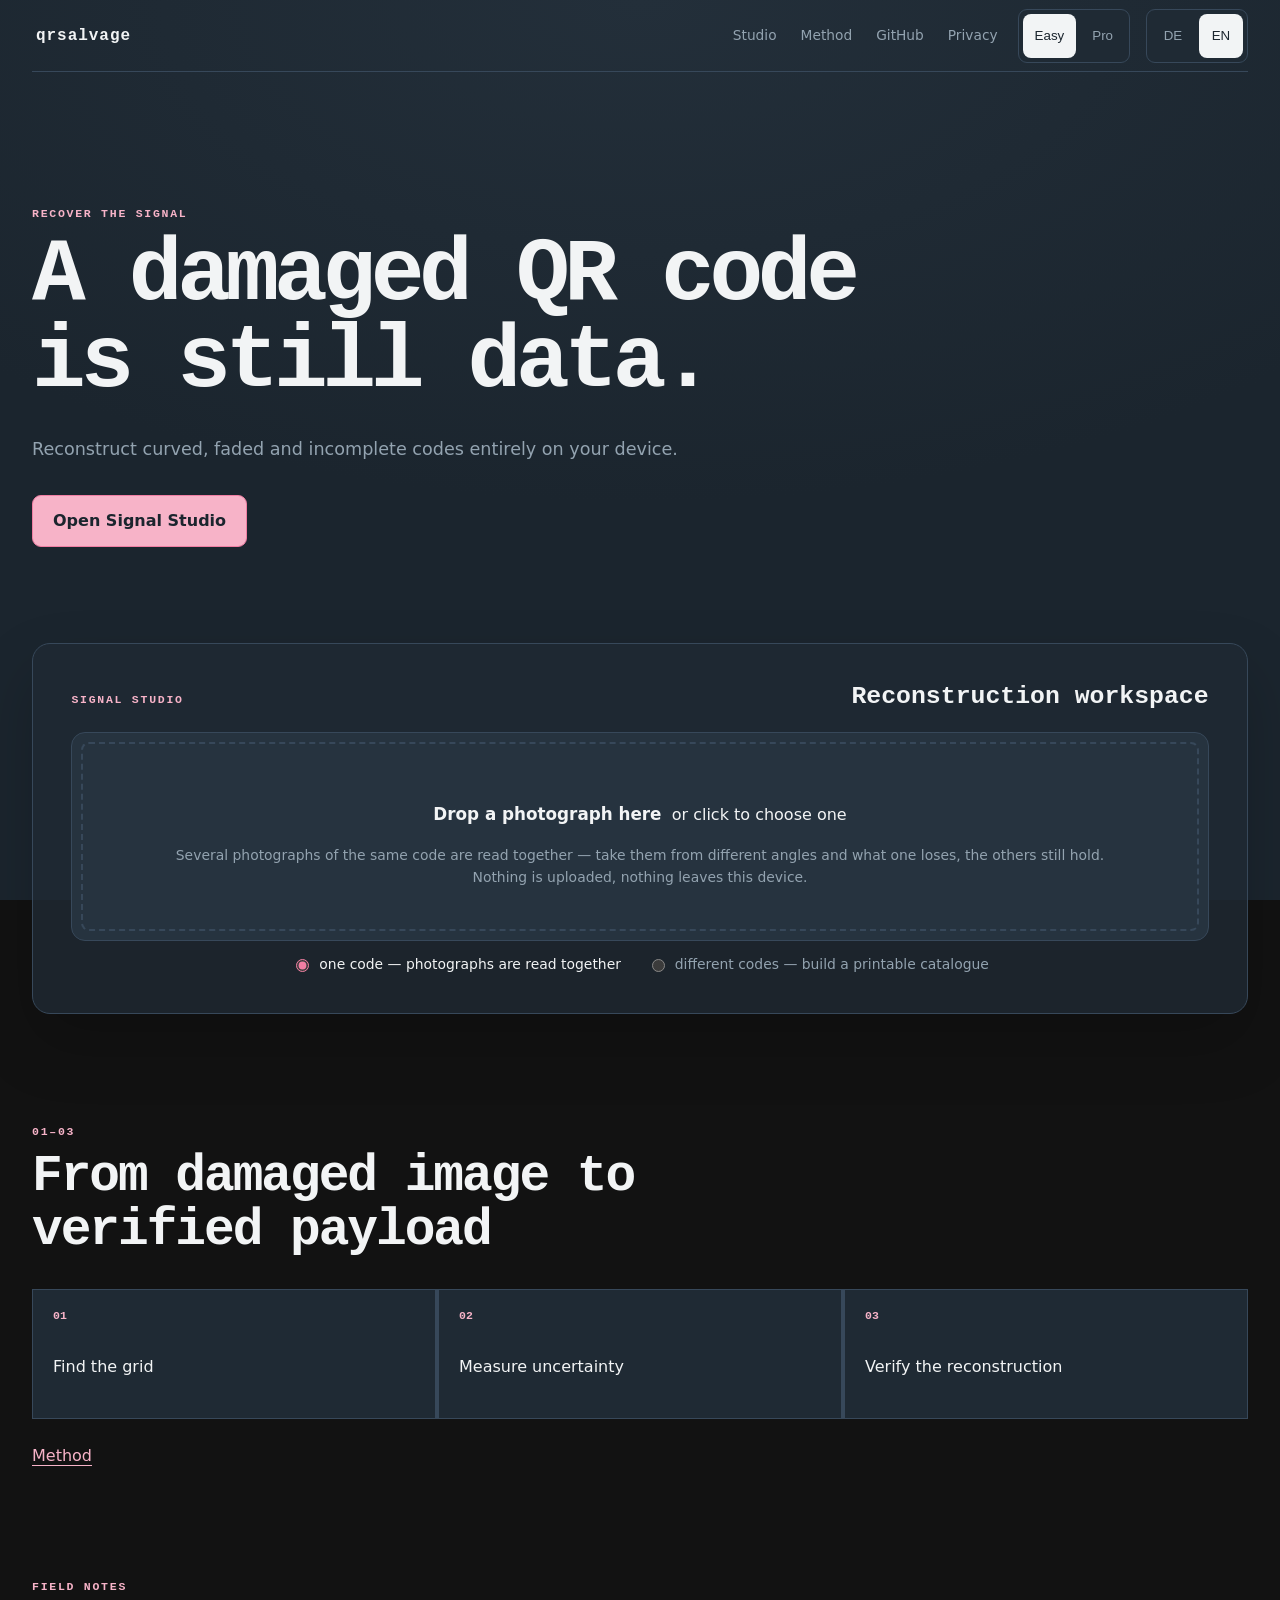
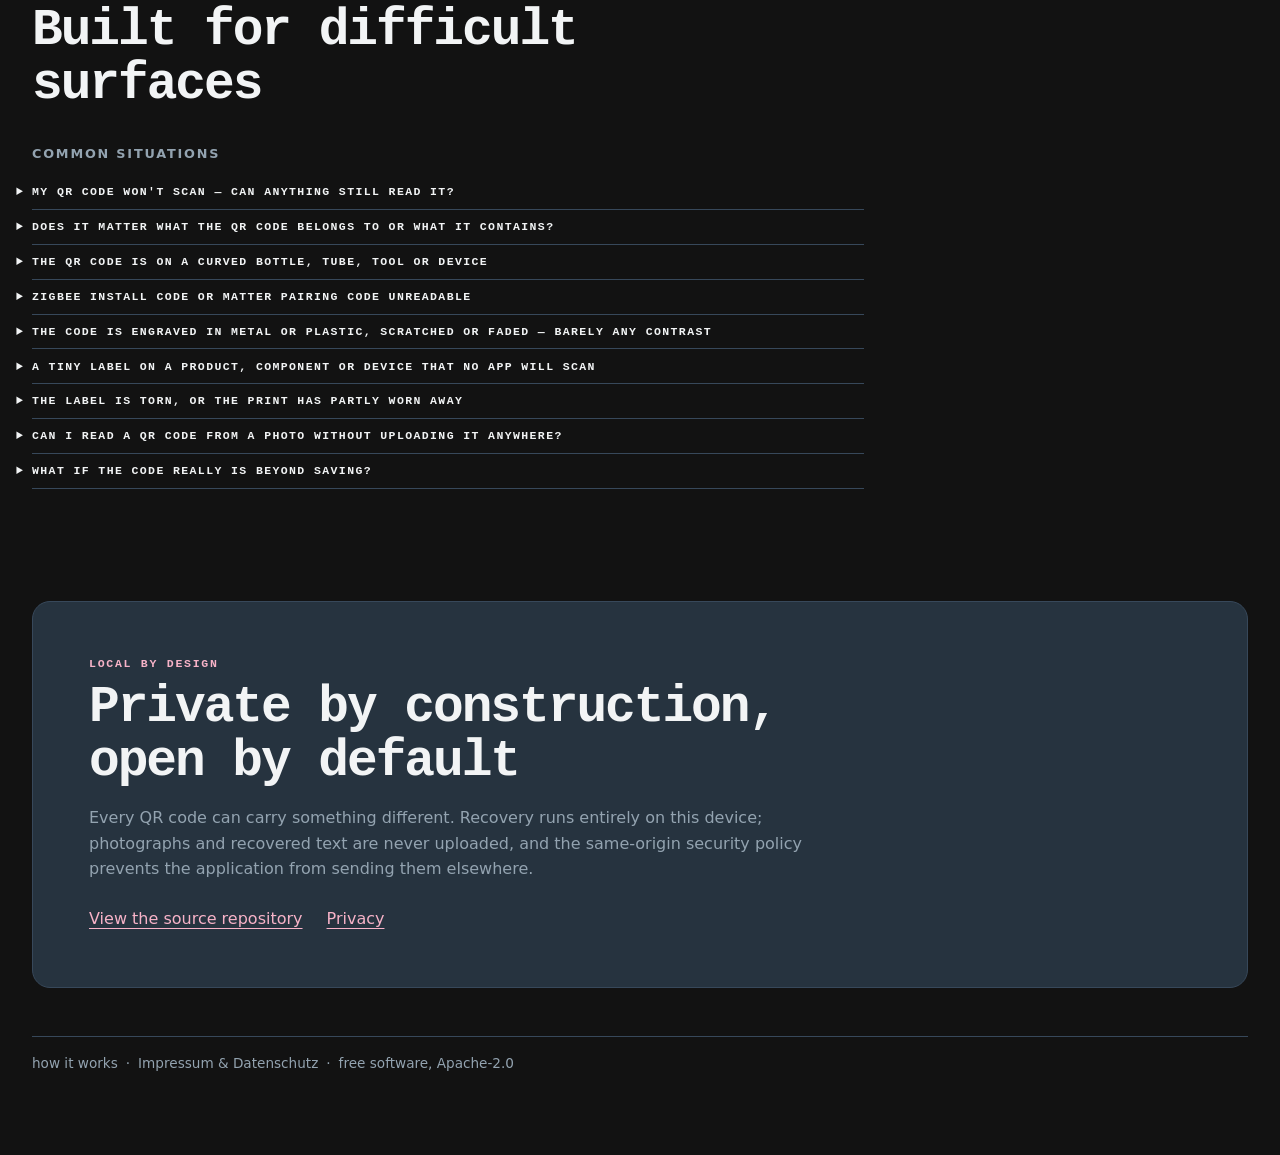
==== commit c6a959c7: "feat(web): add Easy and Pro views" ====
--- a/src/qrsalvage/web/index.html
+++ b/src/qrsalvage/web/index.html
@@ -134,25 +134,28 @@
           </div>
         </div>
         <div class="note" id="canvasNote"></div>
-        <div class="actions">
-          <button id="retry" class="hidden">Mark the three finders by hand</button>
-          <button id="outlineRetry" class="hidden">Mark the QR outline</button>
-          <button id="outlineSolve" class="hidden">Recover with this outline</button>
-          <button id="cancel" class="hidden">Cancel</button>
+        <div class="actions" id="manualTools" hidden aria-expanded="false">
+          <button id="retry" hidden data-i18n="manual.markFinders">Mark the three finders by hand</button>
+          <button id="outlineRetry" hidden data-i18n="manual.markOutline">Mark the QR outline</button>
+          <button id="outlineSolve" hidden data-i18n="manual.recoverOutline">Recover with this outline</button>
+          <button id="cancel" hidden data-i18n="action.cancel">Cancel</button>
         </div>
       </div>
-      <div class="panel">
-        <h2>Diagnostics</h2>
+      <div class="panel" id="diagnosticsPanel">
+        <h2 data-i18n="diagnostics.title">Diagnostics</h2>
         <div id="live" class="hidden">
           <div id="liveStage" class="stage"></div>
+        </div>
+        <div id="verdict" class="hidden"></div>
+        <details id="diagnosticsDetails">
+          <summary aria-expanded="false" data-i18n="diagnostics.details">Detailed diagnostics</summary>
           <dl id="liveSizes"></dl>
           <div class="heatrow">
             <canvas id="heat" width="0" height="0"></canvas>
             <div class="note" id="heatNote"></div>
           </div>
-        </div>
-        <div id="verdict" class="hidden"></div>
-        <dl id="metrics"></dl>
+          <dl id="metrics"></dl>
+        </details>
       </div>
     </div>
 
@@ -168,6 +171,12 @@
         printed size a stronger level means <em>smaller</em> ones.
       </p>
       <div class="actions">
+        <button data-format="svg">SVG</button>
+        <button data-format="pdf">PDF</button>
+      </div>
+      <details id="advancedExport">
+        <summary aria-expanded="false" data-i18n="export.advanced">Advanced export options</summary>
+        <div class="actions">
         <label class="size">edge length
           <input id="sizeMm" type="number" value="40" min="5" max="500" step="1"> mm
         </label>
@@ -180,20 +189,19 @@
             <option value="H">H — 30 %</option>
           </select>
         </label>
-        <button data-format="svg">SVG</button>
-        <button data-format="pdf">PDF</button>
         <button data-format="json">JSON</button>
         <button data-format="html">Report</button>
-      </div>
-      <label class="note" id="splitRow" style="display:none">
-        <input id="split" type="checkbox">
-        split the payload into fields in the JSON export — off by default: install codes,
-        passcodes and network keys are secrets rather than identifiers
-      </label>
+        </div>
+        <label class="note" id="splitRow" style="display:none">
+          <input id="split" type="checkbox">
+          split the payload into fields in the JSON export — off by default: install codes,
+          passcodes and network keys are secrets rather than identifiers
+        </label>
+      </details>
     </div>
 
-    <details class="panel">
-      <summary>Sampled matrix &mdash; # dark, . light, ? unknown</summary>
+    <details class="panel" id="matrixDetails">
+      <summary aria-expanded="false" data-i18n="diagnostics.matrix">Sampled matrix &mdash; # dark, . light, ? unknown</summary>
       <pre class="grid" id="grid"></pre>
     </details>
   </div>
--- a/src/qrsalvage/web/style.css
+++ b/src/qrsalvage/web/style.css
@@ -20,7 +20,7 @@
   * { box-sizing: border-box; }
   html { color-scheme: dark; scroll-behavior: smooth; }
   body {
-    margin: 0; padding: 0 1.25rem 5rem; color: var(--fg); overflow-x: hidden;
+    margin: 0; padding: 0 1.25rem 5rem; color: var(--fg);
     background: radial-gradient(120% 90% at 50% 0%, var(--bg-lift) 0%, var(--bg) 62%) fixed;
     min-height: 100vh;
     font: 16px/1.6 ui-sans-serif, system-ui, -apple-system, "Segoe UI", sans-serif;
@@ -33,7 +33,7 @@
     overflow: hidden; clip: rect(0, 0, 0, 0); white-space: nowrap; border: 0;
   }
   .skip-link {
-    position: fixed; z-index: 1000; top: .75rem; left: .75rem; padding: .7rem 1rem;
+    position: fixed; z-index: 1000; top: .75rem; left: .75rem; padding: 12px 16px;
     color: var(--bg); background: var(--fg); border-radius: 7px; transform: translateY(-200%);
   }
   .skip-link:focus { transform: translateY(0); }
@@ -46,24 +46,24 @@
     max-width: 76rem; min-height: 4.5rem; margin: 0 auto; display: flex; align-items: center;
     gap: 1rem; border-bottom: 1px solid var(--line); color: var(--muted); font-size: .86rem;
   }
-  .site-nav > a { padding: .75rem .2rem; }
+  .site-nav > a { padding: 12px 4px; }
   .site-nav > a:hover { color: var(--fg); }
   .site-brand {
     margin-right: auto; color: var(--fg); font: 600 1rem/1 var(--mono);
     letter-spacing: .06em;
   }
   .mode-switch, .locale-switch {
-    display: inline-flex; gap: 2px; padding: 3px; border: 1px solid var(--line);
+    display: inline-flex; gap: 4px; padding: 4px; border: 1px solid var(--line);
     border-radius: 9px; background: var(--panel-in);
   }
   .mode-switch button, .locale-switch button {
-    min-height: 2.75rem; padding: .45rem .7rem; border: 0; background: transparent;
+    min-width: 44px; min-height: 44px; padding: 8px 12px; border: 0; background: transparent;
     color: var(--muted);
   }
   .mode-switch button[aria-pressed="true"],
   .locale-switch button[aria-pressed="true"] { color: var(--bg); background: var(--fg); }
   .eyebrow {
-    margin: 0 0 .7rem; color: var(--pink-soft); font: 600 .72rem/1 var(--mono);
+    margin: 0 0 12px; color: var(--pink-soft); font: 600 .72rem/1 var(--mono);
     letter-spacing: .15em; text-transform: uppercase;
   }
 
@@ -76,10 +76,10 @@
     max-width: 17ch; margin: 0; font: 600 clamp(2.7rem, 7vw, 6.2rem)/.98 var(--mono);
     letter-spacing: -.06em;
   }
-  .hero-lead { max-width: 42rem; margin: 1.7rem 0 0; color: var(--muted); font-size: 1.1rem; }
+  .hero-lead { max-width: 42rem; margin: 28px 0 0; color: var(--muted); font-size: 1.1rem; }
   .primary-action {
     display: inline-flex; align-items: center; min-height: 3rem; margin-top: 2rem;
-    padding: .65rem 1.1rem; border: 1px solid var(--pink); border-radius: 9px;
+    padding: 12px 20px; border: 1px solid var(--pink); border-radius: 9px;
     color: var(--bg); background: var(--pink-soft); font-weight: 650;
   }
   .primary-action:hover { background: var(--pink); }
@@ -96,13 +96,13 @@
 
   /* --- Studio toolbar, session strip, canvas, inspector and output --------------- */
   #studio {
-    max-width: 76rem; margin: 0 auto; padding: clamp(1.25rem, 3vw, 2.4rem);
+    max-width: 76rem; margin: 0 auto; padding: clamp(20px, 3vw, 40px);
     border: 1px solid var(--line); border-radius: 18px; background: rgba(31, 42, 52, .78);
     box-shadow: 0 1.8rem 4rem rgba(0, 0, 0, .18);
   }
   .studio-header {
     display: flex; align-items: baseline; justify-content: space-between; gap: 1rem;
-    margin: 0 0 1.2rem;
+    margin: 0 0 20px;
   }
   .studio-header .eyebrow { margin: 0; }
   .studio-header h2 { margin: 0; font: 600 clamp(1.15rem, 2vw, 1.55rem)/1.2 var(--mono); }
@@ -263,7 +263,7 @@
   .thumb { position: relative; }
   .thumb img { height: 54px; border-radius: 6px; display: block; }
   .thumb button {
-    position: absolute; top: -7px; right: -7px; width: 20px; height: 20px; padding: 0;
+    position: absolute; top: -8px; right: -8px; width: 44px; height: 44px; padding: 0;
     border-radius: 50%; font-size: .72rem; line-height: 1;
   }
 
@@ -343,7 +343,8 @@
   /* --- controls ------------------------------------------------------------------- */
   .actions { display: flex; gap: .55rem; flex-wrap: wrap; margin-top: 1rem; align-items: center; }
   button {
-    min-height: 2.75rem; font: 500 .88rem/1 inherit; padding: .55rem 1rem; border-radius: 8px;
+    min-width: 44px; min-height: 44px; font: 500 .88rem/1 inherit; padding: .55rem 1rem;
+    border-radius: 8px;
     border: 1px solid var(--line); background: var(--panel-in); color: var(--fg);
     cursor: pointer; transition: border-color .15s, color .15s;
   }
@@ -415,12 +416,12 @@
   letter-spacing: -.04em;
 }
 #methodSummary ol {
-  display: grid; grid-template-columns: repeat(3, 1fr); gap: 1px; padding: 0;
-  margin: 2rem 0 1.4rem; list-style: none; counter-reset: method;
+  display: grid; grid-template-columns: repeat(3, 1fr); gap: 4px; padding: 0;
+  margin: 2rem 0 24px; list-style: none; counter-reset: method;
   border: 1px solid var(--line); background: var(--line);
 }
 #methodSummary li {
-  min-height: 8rem; padding: 1.2rem; background: var(--panel-in); counter-increment: method;
+  min-height: 8rem; padding: 20px; background: var(--panel-in); counter-increment: method;
 }
 #methodSummary li::before {
   content: "0" counter(method); display: block; margin-bottom: 2rem; color: var(--pink-soft);
@@ -436,7 +437,7 @@
   background: var(--panel);
 }
 #privacyOpenSource p:not(.eyebrow) { max-width: 48rem; color: var(--muted); }
-.editorial-links { display: flex; flex-wrap: wrap; gap: 1rem 1.5rem; margin-top: 1.4rem; }
+.editorial-links { display: flex; flex-wrap: wrap; gap: 1rem 1.5rem; margin-top: 24px; }
 footer { max-width: 76rem; margin-right: auto; margin-left: auto; }
 
 /* --- phase and Easy/Pro visibility ----------------------------------------------- */
@@ -450,15 +451,18 @@
 #studioShell:not(.studio-phase-welcome) #siteHero .hero-lead,
 #studioShell:not(.studio-phase-welcome) #siteHero .primary-action { display: none; }
 .studio-mode-easy #results > .row:first-child { grid-template-columns: 1fr; }
-.studio-mode-easy #results > .row:first-child > .panel:nth-child(2),
-.studio-mode-easy details.panel { display: none; }
-.studio-mode-pro #results > .row:first-child > .panel:nth-child(2),
-.studio-mode-pro details.panel { display: block; }
+.studio-mode-easy #diagnosticsPanel { grid-column: 1; }
+.studio-mode-easy #diagnosticsDetails > summary,
+.studio-mode-easy #advancedExport > summary { color: var(--muted); }
+.studio-mode-pro #diagnosticsPanel { grid-column: auto; }
+.studio-mode-pro #diagnosticsDetails > summary,
+.studio-mode-pro #advancedExport > summary { color: var(--pink-soft); }
+#diagnosticsDetails, #advancedExport { margin-top: 1rem; }
 
 /* --- responsive breakpoints ------------------------------------------------------- */
 @media (max-width: 48rem) {
   body { padding-right: 1rem; padding-left: 1rem; }
-  .site-nav { padding: .7rem 0; flex-wrap: wrap; gap: .4rem .8rem; }
+  .site-nav { padding: 12px 0; flex-wrap: wrap; gap: 8px 12px; }
   .site-brand { flex-basis: calc(100% - 8rem); }
   .site-nav > a:not(.site-brand) { order: 3; }
   .mode-switch, .locale-switch { order: 2; }
@@ -468,23 +472,26 @@
   .row, .studio-mode-easy #results > .row:first-child { grid-template-columns: 1fr; }
   #methodSummary ol { grid-template-columns: 1fr; }
   #methodSummary li { min-height: 0; }
-  #methodSummary li::before { margin-bottom: .8rem; }
+  #methodSummary li::before { margin-bottom: 12px; }
 }
 
 @media (max-width: 20rem) {
-  body { padding-right: .65rem; padding-left: .65rem; }
+  body { padding-right: 12px; padding-left: 12px; }
   .site-nav, .actions, #modeRow, .editorial-links { align-items: stretch; }
   .site-nav > *, .actions > *, #modeRow label { max-width: 100%; }
   .mode-switch, .locale-switch { flex-wrap: wrap; }
-  .panel, .payload, #drop { padding-right: .7rem; padding-left: .7rem; min-width: 0; }
+  .panel, .payload, #drop { padding-right: 12px; padding-left: 12px; min-width: 0; }
   label.size { flex-wrap: wrap; }
   input, select, button { max-width: 100%; }
   pre.grid { max-width: 100%; }
+  .cards { grid-template-columns: minmax(0, 1fr); }
 }
 
 @media (prefers-reduced-motion: reduce) {
   html { scroll-behavior: auto; }
   #results, #siteHero { transition: none; }
+  #drop, #drop::before, button { transition: none; }
+  #drop.over { transform: none; }
   .progress-scan { animation: none; transform: translateY(21px); box-shadow: none; }
   .photo-stage.locked .success-lock { animation: none; opacity: 1; }
   .photo-stage.locked .lock-corner, .photo-stage.locked .lock-sweep,
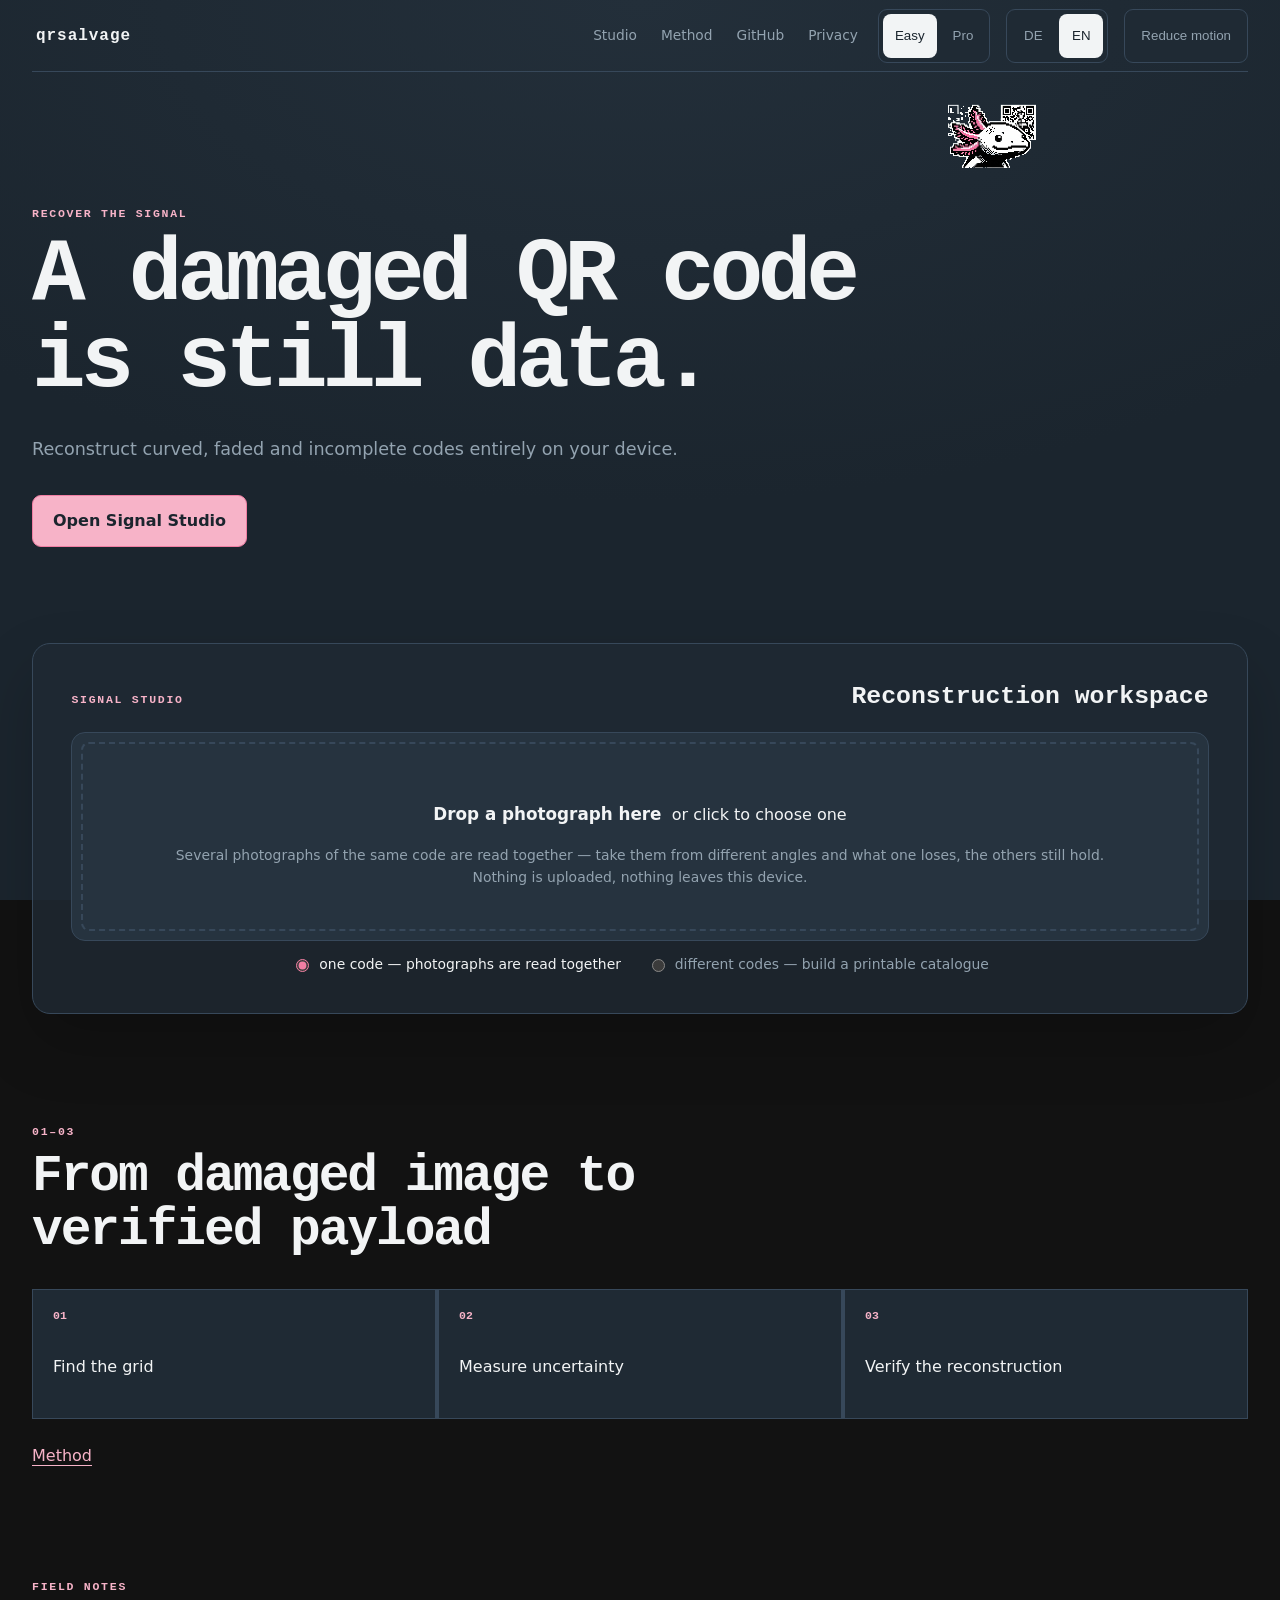
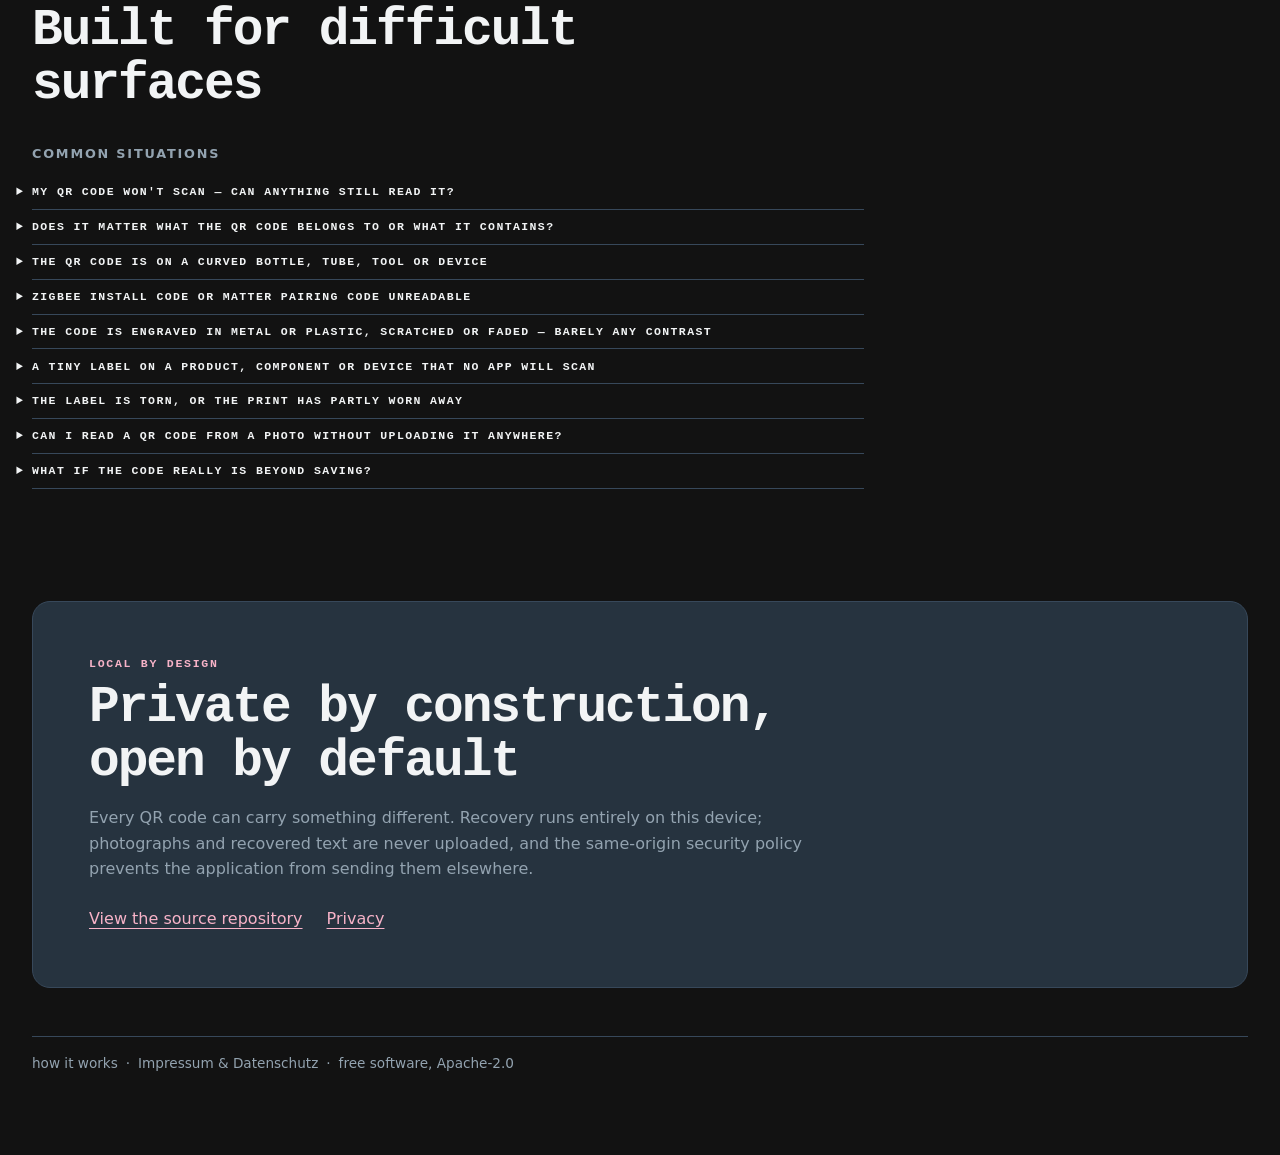
==== commit 0d40caa3: "feat(web): add Axolotl companion" ====
--- a/src/qrsalvage/web/index.html
+++ b/src/qrsalvage/web/index.html
@@ -52,6 +52,10 @@
     <button id="localeDe" type="button" data-locale="de" aria-pressed="false">DE</button>
     <button id="localeEn" type="button" data-locale="en" aria-pressed="true">EN</button>
   </div>
+  <div class="nav-overflow">
+    <button id="motionToggle" type="button" data-i18n="companion.motion"
+            data-i18n-aria="companion.motionToggle" aria-pressed="false">Reduce motion</button>
+  </div>
 </nav>
 <main id="mainContent">
   <div id="studioShell" class="studio-phase-welcome studio-mode-easy">
@@ -66,7 +70,8 @@
         <p class="eyebrow" data-i18n="studio.eyebrow">Signal Studio</p>
         <h2 data-i18n="studio.title">Reconstruction workspace</h2>
       </header>
-      <div id="studioStatus" class="session-strip" role="status" aria-live="polite">
+      <div id="studioStatus" class="session-strip" role="status" aria-live="polite"
+           data-companion-anchor="progress">
         <div id="progress" class="progress">
           <div class="progress-mark" aria-hidden="true">
             <span class="progress-finder top-left"></span>
@@ -123,7 +128,7 @@
       <div class="panel">
         <h2>Input</h2>
         <div id="thumbs" class="hidden"></div>
-        <div id="photoStage" class="photo-stage">
+        <div id="photoStage" class="photo-stage" data-companion-anchor="canvas">
           <canvas id="photo"></canvas>
           <div id="successLock" class="success-lock" aria-hidden="true">
             <span class="lock-corner top-left"></span>
@@ -134,7 +139,8 @@
           </div>
         </div>
         <div class="note" id="canvasNote"></div>
-        <div class="actions" id="manualTools" hidden aria-expanded="false">
+        <div class="actions" id="manualTools" hidden aria-expanded="false"
+             data-companion-anchor="manual">
           <button id="retry" hidden data-i18n="manual.markFinders">Mark the three finders by hand</button>
           <button id="outlineRetry" hidden data-i18n="manual.markOutline">Mark the QR outline</button>
           <button id="outlineSolve" hidden data-i18n="manual.recoverOutline">Recover with this outline</button>
@@ -146,7 +152,7 @@
         <div id="live" class="hidden">
           <div id="liveStage" class="stage"></div>
         </div>
-        <div id="verdict" class="hidden"></div>
+        <div id="verdict" class="hidden" data-companion-anchor="recovery"></div>
         <details id="diagnosticsDetails">
           <summary aria-expanded="false" data-i18n="diagnostics.details">Detailed diagnostics</summary>
           <dl id="liveSizes"></dl>
@@ -159,7 +165,7 @@
       </div>
     </div>
 
-    <div class="payload" id="payload"></div>
+    <div class="payload" id="payload" data-companion-anchor="result"></div>
     <div class="row" id="images"></div>
 
     <div class="panel hidden" id="exports">
@@ -221,11 +227,15 @@
       </label>
       <button id="catalogPdf">Download A4 catalogue (PDF)</button>
     </div>
-    <div id="catalogThanks"></div>
   </div>
   </div>
 
     </section>
+  </div>
+
+  <div id="companion" data-pose="idle" data-motion="active">
+    <div id="companionSprite" aria-hidden="true"></div>
+    <div id="companionBubble" hidden></div>
   </div>
 
   <section id="methodSummary">
@@ -497,6 +507,7 @@
 <script src="backend.js"></script>
 <script src="studio-state.js"></script>
 <script src="locale.js"></script>
+<script src="companion.js"></script>
 <script src="outline-editor.js"></script>
 <script src="app.js"></script>
 </body>
--- a/src/qrsalvage/web/style.css
+++ b/src/qrsalvage/web/style.css
@@ -52,16 +52,17 @@
     margin-right: auto; color: var(--fg); font: 600 1rem/1 var(--mono);
     letter-spacing: .06em;
   }
-  .mode-switch, .locale-switch {
+  .mode-switch, .locale-switch, .nav-overflow {
     display: inline-flex; gap: 4px; padding: 4px; border: 1px solid var(--line);
     border-radius: 9px; background: var(--panel-in);
   }
-  .mode-switch button, .locale-switch button {
+  .mode-switch button, .locale-switch button, .nav-overflow button {
     min-width: 44px; min-height: 44px; padding: 8px 12px; border: 0; background: transparent;
     color: var(--muted);
   }
   .mode-switch button[aria-pressed="true"],
-  .locale-switch button[aria-pressed="true"] { color: var(--bg); background: var(--fg); }
+  .locale-switch button[aria-pressed="true"],
+  .nav-overflow button[aria-pressed="true"] { color: var(--bg); background: var(--fg); }
   .eyebrow {
     margin: 0 0 12px; color: var(--pink-soft); font: 600 .72rem/1 var(--mono);
     letter-spacing: .15em; text-transform: uppercase;
@@ -371,17 +372,40 @@
   .knowledge { margin-top: .9rem; padding-top: .8rem; border-top: 1px solid var(--line); }
   .payload-kind { color: var(--pink-soft); font: 600 .76rem/1.2 var(--mono);
                   letter-spacing: .08em; text-transform: uppercase; }
-  .thanks {
-    display: flex; gap: .8rem; align-items: center; flex-wrap: wrap;
-    margin-top: .9rem; padding-top: .85rem; border-top: 1px solid var(--line);
-    font-size: .88rem; color: var(--muted);
-  }
-  .thanks img { height: 34px; image-rendering: pixelated; flex: none; }
-  .thanks span { flex: 1 1 18rem; }
-  .thanks .links { display: flex; gap: .55rem; flex: none; }
-  .thanks em { color: var(--pink-soft); font-style: normal; }
   .knowledge dl { margin-top: .6rem; font-size: .9rem; }
   .knowledge .note { margin-top: .3rem; }
+
+/* --- state-driven companion ------------------------------------------------------ */
+#companion {
+  position: fixed; z-index: 40; top: 0; left: 0; width: 96px; min-height: 96px;
+  pointer-events: none; will-change: transform;
+}
+#companionSprite {
+  width: 96px; height: 96px; background: url("axolotl-companion.png") 0 0 / 600% 100% no-repeat;
+  image-rendering: pixelated;
+}
+#companion[data-pose="walk"][data-motion="active"] #companionSprite {
+  animation: companion-walk .56s steps(1, end) infinite;
+}
+@keyframes companion-walk {
+  from { background-position: 20% 0; }
+  to { background-position: 40% 0; }
+}
+#companion[data-motion="still"] #companionSprite { animation: none; }
+#companionBubble {
+  position: absolute; left: 76px; top: 64px; width: min(18rem, calc(100vw - 7rem));
+  padding: 12px; pointer-events: auto; border: 1px solid var(--pink);
+  border-radius: 9px; color: var(--fg); background: var(--panel-in);
+  font-size: .86rem; line-height: 1.45;
+}
+#companionBubble p { margin: 0 0 8px; }
+#companionBubble > button { display: block; margin-left: auto; }
+#companionBubble .companion-actions { display: flex; flex-wrap: wrap; gap: 8px; }
+#companionBubble a, #companionBubble button {
+  min-height: 44px; padding: 10px 12px; pointer-events: auto; border: 1px solid var(--line);
+  border-radius: 7px; color: var(--fg); background: var(--panel);
+}
+#companionBubble a { display: inline-flex; align-items: center; border-color: var(--pink); }
 
 /* The footer is a legal obligation before it is a design element, so it stays legible and
    stops there -- no columns, no repeated navigation, nothing competing with the work. */
@@ -465,7 +489,7 @@
   .site-nav { padding: 12px 0; flex-wrap: wrap; gap: 8px 12px; }
   .site-brand { flex-basis: calc(100% - 8rem); }
   .site-nav > a:not(.site-brand) { order: 3; }
-  .mode-switch, .locale-switch { order: 2; }
+  .mode-switch, .locale-switch, .nav-overflow { order: 2; }
   #siteHero { padding-top: 4rem; }
   #studio { padding: 1rem; border-radius: 13px; }
   .studio-header { align-items: flex-start; flex-direction: column; }
@@ -479,7 +503,7 @@
   body { padding-right: 12px; padding-left: 12px; }
   .site-nav, .actions, #modeRow, .editorial-links { align-items: stretch; }
   .site-nav > *, .actions > *, #modeRow label { max-width: 100%; }
-  .mode-switch, .locale-switch { flex-wrap: wrap; }
+  .mode-switch, .locale-switch, .nav-overflow { flex-wrap: wrap; }
   .panel, .payload, #drop { padding-right: 12px; padding-left: 12px; min-width: 0; }
   label.size { flex-wrap: wrap; }
   input, select, button { max-width: 100%; }
@@ -499,4 +523,5 @@
   #results.success-reveal #images, #results.success-reveal #exports { animation: none; }
   .photo-stage.locked .lock-corner { opacity: 1; }
   .photo-stage.locked .lock-sweep { opacity: 0; }
-}
+  #companion, #companionSprite { animation: none !important; transition: none; }
+}
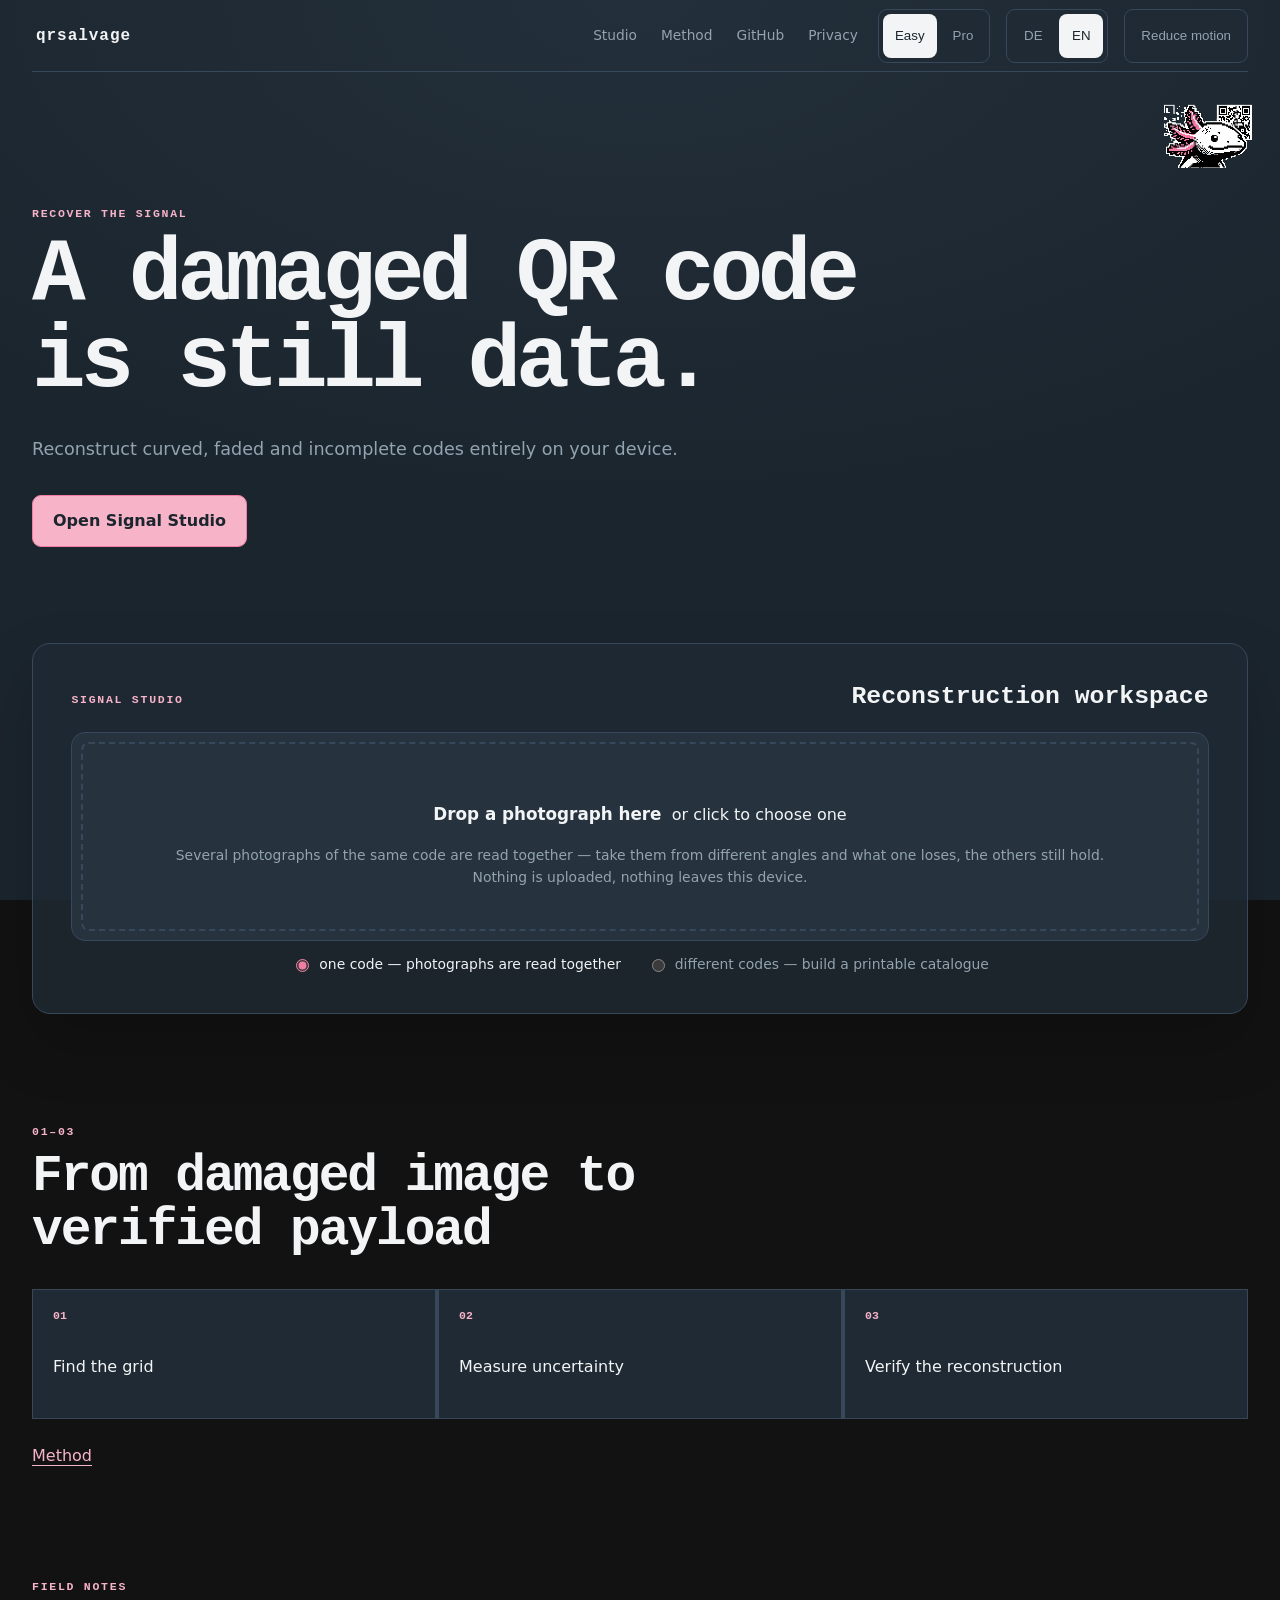
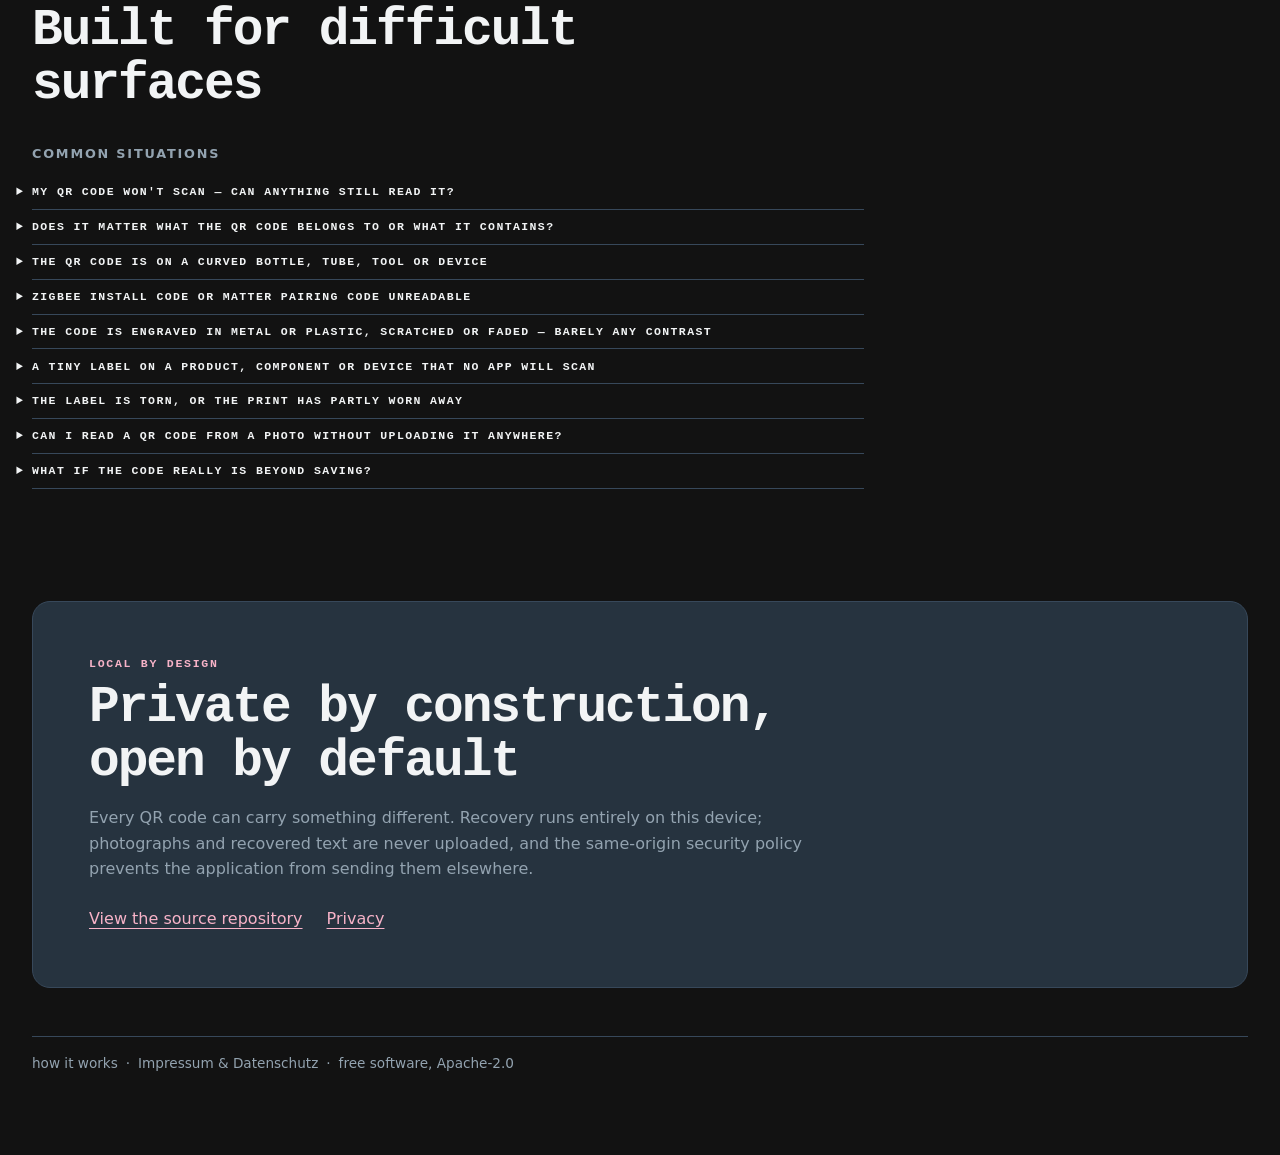
==== commit 25b30de1: "fix(web): add keyboard recovery paths" ====
--- a/src/qrsalvage/web/index.html
+++ b/src/qrsalvage/web/index.html
@@ -87,7 +87,7 @@
       </div>
   <div id="workspace" aria-busy="false">
 
-  <div id="drop">
+  <div id="drop" role="button" tabindex="0" data-i18n-aria="action.choose">
     <p><strong id="dropTitle">Drop a photograph here</strong>
        <span id="dropMore">&nbsp;or click to choose one</span>
        <button id="cameraOpen" class="linkish hidden">· use the camera</button>
@@ -129,7 +129,8 @@
         <h2>Input</h2>
         <div id="thumbs" class="hidden"></div>
         <div id="photoStage" class="photo-stage" data-companion-anchor="canvas">
-          <canvas id="photo"></canvas>
+          <canvas id="photo" role="application" tabindex="0"
+                  data-i18n-aria="manual.outlineCanvas"></canvas>
           <div id="successLock" class="success-lock" aria-hidden="true">
             <span class="lock-corner top-left"></span>
             <span class="lock-corner top-right"></span>
--- a/src/qrsalvage/web/style.css
+++ b/src/qrsalvage/web/style.css
@@ -393,8 +393,9 @@
 }
 #companion[data-motion="still"] #companionSprite { animation: none; }
 #companionBubble {
-  position: absolute; left: 76px; top: 64px; width: min(18rem, calc(100vw - 7rem));
-  padding: 12px; pointer-events: auto; border: 1px solid var(--pink);
+  position: absolute; left: 76px; top: 0; width: min(18rem, calc(100vw - 7rem));
+  max-height: calc(100vh - 16px); overflow-y: auto;
+  padding: 12px; pointer-events: none; border: 1px solid var(--pink);
   border-radius: 9px; color: var(--fg); background: var(--panel-in);
   font-size: .86rem; line-height: 1.45;
 }
@@ -432,6 +433,80 @@
 #faq a, #faq-de a { color: var(--pink-soft); }
 
 /* --- editorial sections, method and legal pages ---------------------------------- */
+.manual-page, .legal-shell { overflow-x: hidden; }
+.manual-layout {
+  max-width: 76rem; margin: 0 auto; display: grid; grid-template-columns: 13rem minmax(0, 46rem);
+  gap: clamp(2rem, 6vw, 6rem); align-items: start; padding: clamp(3rem, 7vw, 6rem) 0;
+}
+.manual-rail {
+  position: sticky; top: 1rem; display: flex; flex-direction: column; gap: 4px;
+  padding: 12px 0; border-top: 1px solid var(--line); border-bottom: 1px solid var(--line);
+}
+.manual-rail a { padding: 8px 0; color: var(--muted); font-size: .82rem; }
+.manual-rail a:hover { color: var(--pink-soft); }
+.manual-content { min-width: 0; }
+.manual-intro { margin: 0 0 3rem; color: var(--muted); font-size: 1.05rem; }
+.manual-content section { scroll-margin-top: 1rem; }
+.manual-content h1, .manual-content h2 {
+  margin: 0; font: 600 clamp(1.8rem, 4vw, 3rem)/1.05 var(--mono); letter-spacing: -.04em;
+}
+.manual-content h2 {
+  margin-top: 4rem; padding-top: 1rem; border-top: 1px solid var(--line);
+  font-size: clamp(1.4rem, 3vw, 2.15rem);
+}
+.manual-content h2 .num {
+  display: block; margin-bottom: 12px; color: var(--pink); font: 600 .72rem/1 var(--mono);
+  letter-spacing: .12em;
+}
+.manual-content h3 { margin: 2rem 0 .25rem; color: var(--pink-soft); font-size: 1rem; }
+.manual-content p { margin: .75rem 0; }
+.manual-content em { color: var(--pink-soft); font-style: normal; font-weight: 600; }
+.manual-content code, .legal-page code {
+  padding: .1em .35em; border-radius: 4px; background: var(--panel-in); font: .92em var(--mono);
+}
+.manual-content .formula {
+  margin: 1.25rem 0; padding: 1rem 1.25rem; overflow-x: auto; border: 1px solid var(--line);
+  border-left: 3px solid var(--pink); border-radius: 8px; background: var(--panel);
+  font: 15px/1.9 var(--mono);
+}
+.manual-content .where {
+  display: block; margin-top: .5rem; color: var(--muted); font: .85em/1.6 var(--mono);
+}
+.manual-content .aside {
+  margin: 1.5rem 0; padding: 1rem; border: 1px solid var(--line); border-radius: 10px;
+  background: var(--panel); color: var(--muted); font-size: .93rem;
+}
+.manual-content .aside b, .manual-content figcaption b { color: var(--fg); }
+.manual-content figure {
+  margin: 1.5rem 0; padding: 1rem 1rem .75rem; border: 1px solid var(--line);
+  border-radius: 10px; background: var(--panel);
+}
+.manual-content .plot { max-width: 100%; overflow-x: auto; }
+.manual-content figure img { display: block; width: 100%; min-width: 520px; height: auto; }
+.manual-content figcaption {
+  margin-top: .75rem; padding-top: .75rem; border-top: 1px solid var(--line);
+  color: var(--muted); font-size: .87rem; line-height: 1.6;
+}
+.manual-content ul { padding-left: 1.25rem; }
+.manual-content li { margin: .25rem 0; }
+.manual-content table { width: 100%; margin: 1.25rem 0; border-collapse: collapse; font-size: .93rem; }
+.manual-content th, .manual-content td {
+  padding: .5rem 1rem .5rem 0; border-bottom: 1px solid var(--line); text-align: left;
+}
+.manual-content th { color: var(--muted); font-size: .85rem; font-weight: 500; }
+.manual-content td { font-variant-numeric: tabular-nums; }
+.manual-content td.num { font-family: var(--mono); }
+.manual-footer { margin-top: 3rem; color: var(--muted); font-size: .9rem; }
+.manual-footer a:hover, .legal-page a:hover { color: var(--pink-soft); }
+.legal-page { max-width: 44rem; margin: 0 auto; padding: clamp(3rem, 7vw, 6rem) 0; }
+.legal-page h1 { font: 600 clamp(1.8rem, 5vw, 2.8rem)/1.05 var(--mono); letter-spacing: -.04em; }
+.legal-page h2 { margin-top: 2.5rem; }
+.legal-page h3 { margin-top: 1.75rem; color: var(--pink-soft); }
+.legal-page dt { margin-top: .75rem; font-weight: 600; }
+.legal-page dd { margin: 0 0 0 1rem; }
+.legal-page .plain, .legal-authority { color: var(--muted); font-size: .92em; }
+.legal-authority { padding-left: 12px; border-left: 2px solid var(--pink); }
+.legal-back { margin-top: 3rem; }
 #methodSummary, #situations, #privacyOpenSource {
   max-width: 76rem; margin: clamp(4rem, 9vw, 7rem) auto 0;
 }
@@ -497,6 +572,11 @@
   #methodSummary ol { grid-template-columns: 1fr; }
   #methodSummary li { min-height: 0; }
   #methodSummary li::before { margin-bottom: 12px; }
+  .manual-layout { display: block; padding-top: 2rem; }
+  .manual-rail {
+    position: static; flex-direction: row; flex-wrap: wrap; gap: 4px 16px; margin-bottom: 3rem;
+  }
+  .manual-rail a { padding: 8px 0; }
 }
 
 @media (max-width: 20rem) {
@@ -509,6 +589,7 @@
   input, select, button { max-width: 100%; }
   pre.grid { max-width: 100%; }
   .cards { grid-template-columns: minmax(0, 1fr); }
+  .manual-content figure { padding-right: 12px; padding-left: 12px; }
 }
 
 @media (prefers-reduced-motion: reduce) {
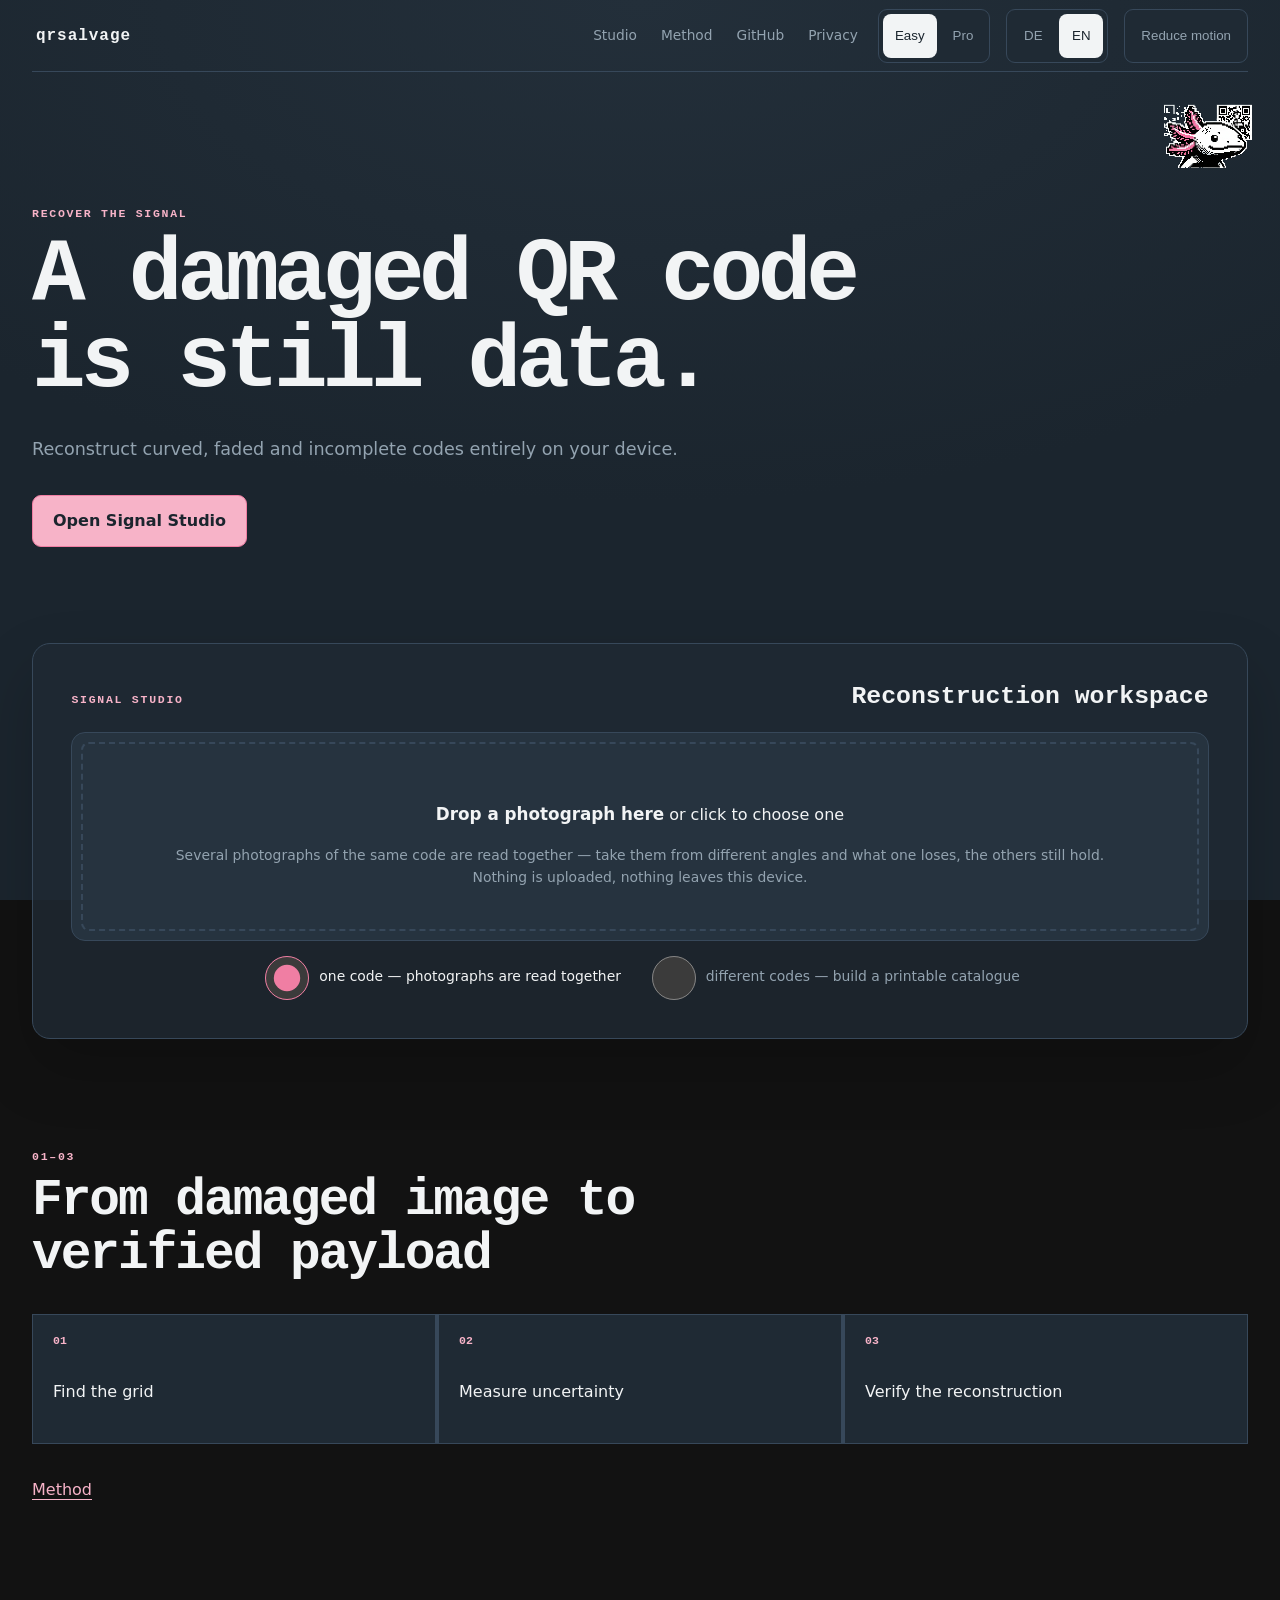
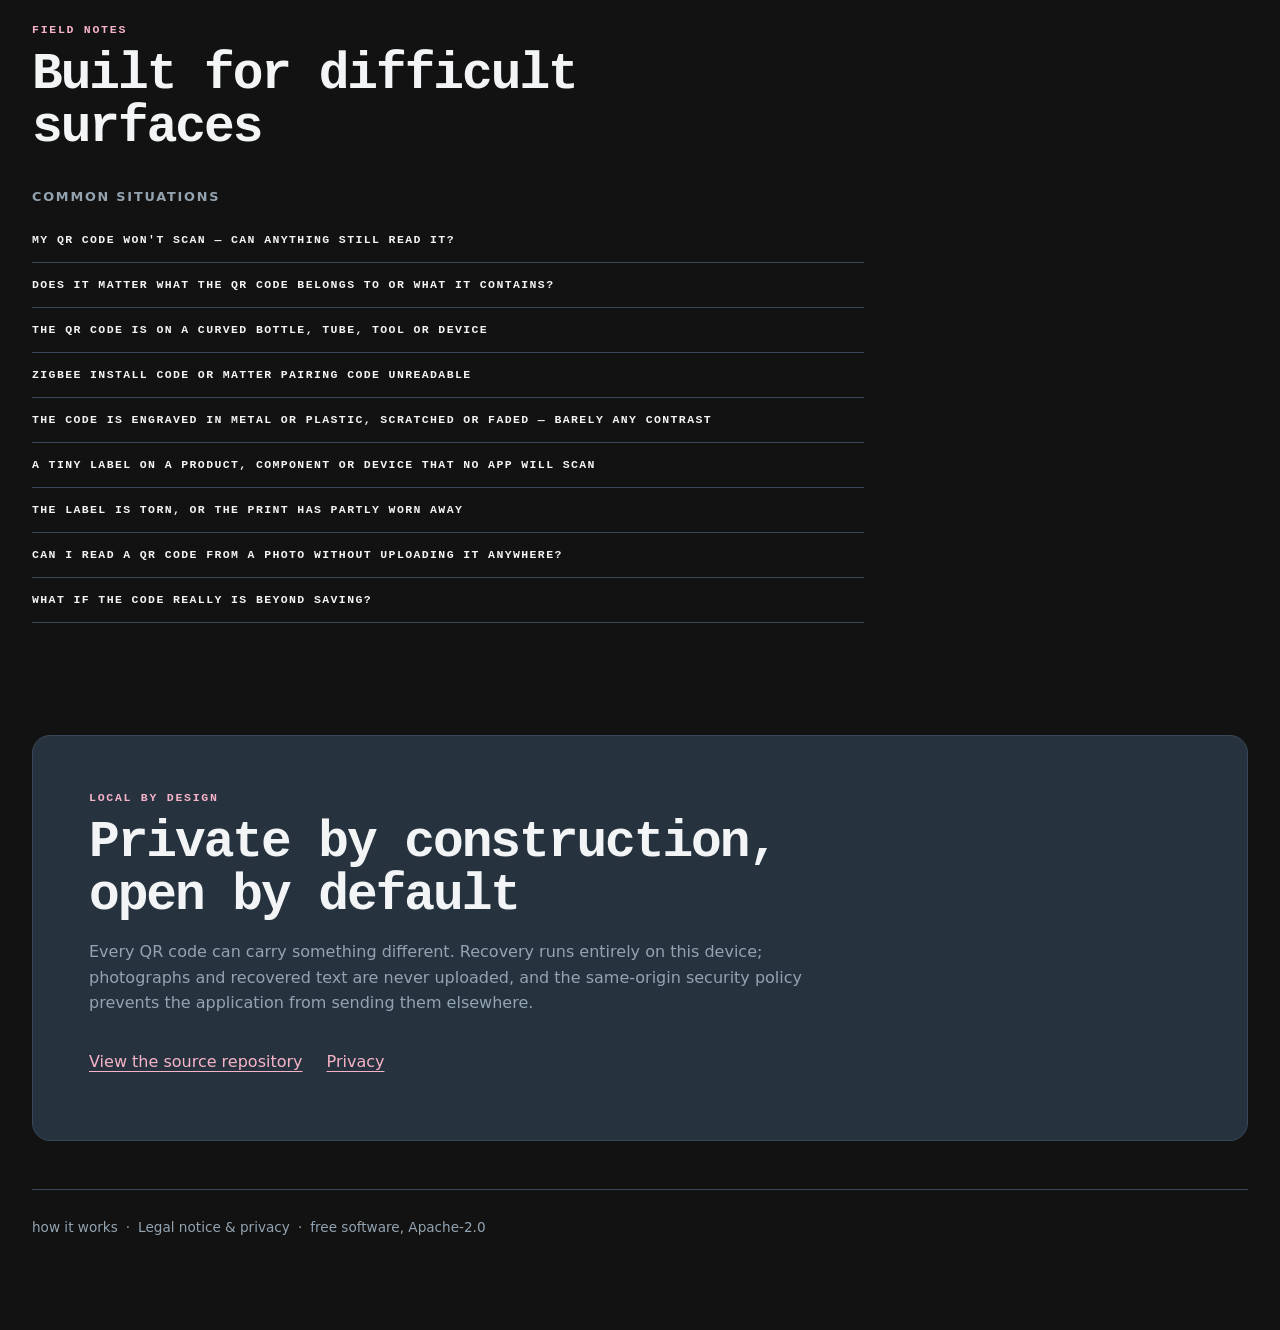
==== commit 3610e37a: "fix(web): close final review gaps" ====
--- a/src/qrsalvage/web/index.html
+++ b/src/qrsalvage/web/index.html
@@ -18,15 +18,15 @@
       object-src 'none'; base-uri 'none'; form-action 'self'">
 <!-- The title is the search result's first line, so it carries the broad task -- damaged QR
      code recovery -- before the project's name. Nobody searches for qrsalvage itself. -->
-<title>Damaged QR code recovery from a photo | qrsalvage</title>
+<title data-i18n="meta.title">Damaged QR code recovery from a photo | qrsalvage</title>
 <!-- What a shared link looks like. It starts with the universal problem, not the bulb that
      happened to inspire the project: the same damaged QR may sit on packaging, a ticket, a
      document, a product label, a sign or a device. -->
-<meta name="description" content="Recover damaged, scratched or faded QR codes from photos of
+<meta name="description" data-i18n-content="meta.description" content="Recover damaged, scratched or faded QR codes from photos of
       packaging, tickets, documents, signs and product labels. Runs privately in your browser.">
 <link rel="canonical" href="https://shadesmaverick.github.io/qrsalvage/">
-<meta property="og:title" content="Damaged QR code recovery — qrsalvage">
-<meta property="og:description" content="Recover scratched, faded, torn, curved or engraved QR
+<meta property="og:title" data-i18n-content="meta.ogTitle" content="Damaged QR code recovery — qrsalvage">
+<meta property="og:description" data-i18n-content="meta.ogDescription" content="Recover scratched, faded, torn, curved or engraved QR
       codes from photographs of packaging, tickets, documents, signs and product labels. Runs
       entirely in your browser; nothing is uploaded.">
 <meta property="og:url" content="https://shadesmaverick.github.io/qrsalvage/">
@@ -38,17 +38,17 @@
 </head>
 <body>
 <a class="skip-link" href="#mainContent" data-i18n="a11y.skip">Skip to the tool</a>
-<nav class="site-nav" aria-label="Primary">
-  <a class="site-brand" href="index.html" aria-label="qrsalvage home">qrsalvage</a>
+<nav class="site-nav" aria-label="Primary" data-i18n-aria="nav.primary">
+  <a class="site-brand" href="index.html" aria-label="qrsalvage home" data-i18n-aria="nav.home">qrsalvage</a>
   <a href="#studio" data-i18n="nav.studio">Studio</a>
   <a href="method.html" data-i18n="nav.method">Method</a>
   <a href="https://github.com/ShadesMaverick/qrsalvage" data-i18n="nav.github">GitHub</a>
   <a href="legal.html" data-i18n="nav.privacy">Privacy</a>
-  <div class="mode-switch" aria-label="Workspace mode">
+  <div class="mode-switch" aria-label="Workspace mode" data-i18n-aria="mode.label">
     <button id="modeEasy" type="button" data-i18n="mode.easy" aria-pressed="true">Easy</button>
     <button id="modePro" type="button" data-i18n="mode.pro" aria-pressed="false">Pro</button>
   </div>
-  <div class="locale-switch" aria-label="Language">
+  <div class="locale-switch" aria-label="Language" data-i18n-aria="locale.label">
     <button id="localeDe" type="button" data-locale="de" aria-pressed="false">DE</button>
     <button id="localeEn" type="button" data-locale="en" aria-pressed="true">EN</button>
   </div>
@@ -88,29 +88,29 @@
   <div id="workspace" aria-busy="false">
 
   <div id="drop" role="button" tabindex="0" data-i18n-aria="action.choose">
-    <p><strong id="dropTitle">Drop a photograph here</strong>
-       <span id="dropMore">&nbsp;or click to choose one</span>
-       <button id="cameraOpen" class="linkish hidden">· use the camera</button>
-       <button id="reset" class="linkish hidden">start over</button></p>
-    <p class="hint">Several photographs of the same code are read together — take them from
-      different angles and what one loses, the others still hold.<br>
+    <p><strong id="dropTitle" data-i18n="input.drop">Drop a photograph here</strong>
+       <span id="dropMore" data-i18n="input.choose">or click to choose one</span>
+       <button id="cameraOpen" class="linkish hidden" data-i18n="action.camera">Use the camera</button>
+       <button id="reset" class="linkish hidden" data-i18n="action.reset">Start over</button></p>
+    <p class="hint"><span data-i18n="input.multiHint">Several photographs of the same code are read together — take them from
+      different angles and what one loses, the others still hold.</span><br>
       <!-- The backend replaces this with the claim that is true where it runs. The wording
            here holds for both worlds, so a page whose script never ran still says something
            honest rather than something specific and wrong. -->
-      <span id="privacyNote">Nothing is uploaded, nothing leaves this device.</span></p>
+      <span id="privacyNote" data-i18n="privacy.fallback">Nothing is uploaded, nothing leaves this device.</span></p>
     <input id="file" type="file" accept="image/*" multiple class="hidden">
   </div>
 
   <!-- The camera turns the strongest measured lever into a gesture: one press gathers several
        genuinely different views instead of asking someone to repeat the upload flow. -->
   <div id="cameraPanel" class="panel hidden">
-    <h2>Camera</h2>
+    <h2 data-i18n="camera.title">Camera</h2>
     <video id="cameraFeed" autoplay playsinline muted></video>
     <div class="note" id="cameraNote"></div>
     <div class="actions">
-      <button id="capture">Capture</button>
-      <button id="torch" class="hidden">Light on</button>
-      <button id="cameraClose">Close</button>
+      <button id="capture" data-i18n="camera.captureSingle">Capture</button>
+      <button id="torch" class="hidden" data-i18n="camera.lightOn">Light on</button>
+      <button id="cameraClose" data-i18n="camera.close">Close</button>
     </div>
   </div>
 
@@ -118,19 +118,18 @@
        one code (fuse them) or several different codes (catalogue them). -->
   <div id="modeRow">
     <label><input type="radio" name="mode" value="one" checked>
-      one code — photographs are read together</label>
+      <span data-i18n="input.modeOne">one code — photographs are read together</span></label>
     <label><input type="radio" name="mode" value="many">
-      different codes — build a printable catalogue</label>
+      <span data-i18n="input.modeMany">different codes — build a printable catalogue</span></label>
   </div>
 
   <div id="results" class="hidden">
     <div class="row">
       <div class="panel">
-        <h2>Input</h2>
+        <h2 data-i18n="stage.input">Input</h2>
         <div id="thumbs" class="hidden"></div>
         <div id="photoStage" class="photo-stage" data-companion-anchor="canvas">
-          <canvas id="photo" role="application" tabindex="0"
-                  data-i18n-aria="manual.outlineCanvas"></canvas>
+          <canvas id="photo"></canvas>
           <div id="successLock" class="success-lock" aria-hidden="true">
             <span class="lock-corner top-left"></span>
             <span class="lock-corner top-right"></span>
@@ -170,39 +169,39 @@
     <div class="row" id="images"></div>
 
     <div class="panel hidden" id="exports">
-      <h2>Export</h2>
-      <p class="note" style="margin-top:0">
+      <h2 data-i18n="stage.export">Export</h2>
+      <p class="note" style="margin-top:0" data-i18n="export.explanation">
         Whether a printed code scans is decided by the width of a module, not by the pixel
         count. <em>SVG and PDF carry the size below for real</em>; the PNGs above are for sharing.
         Raising the error correction is not free: the redundancy needs modules, so at a fixed
         printed size a stronger level means <em>smaller</em> ones.
       </p>
       <div class="actions">
-        <button data-format="svg">SVG</button>
-        <button data-format="pdf">PDF</button>
+        <button data-format="svg" data-i18n="format.svg">SVG</button>
+        <button data-format="pdf" data-i18n="format.pdf">PDF</button>
       </div>
       <details id="advancedExport">
         <summary aria-expanded="false" data-i18n="export.advanced">Advanced export options</summary>
         <div class="actions">
-        <label class="size">edge length
+        <label class="size"><span data-i18n="export.edgeLength">edge length</span>
           <input id="sizeMm" type="number" value="40" min="5" max="500" step="1"> mm
         </label>
-        <label class="size">error correction
+        <label class="size"><span data-i18n="export.errorCorrection">error correction</span>
           <select id="ecc">
-            <option value="">as the original</option>
+            <option value="" data-i18n="export.originalLevel">as the original</option>
             <option value="L">L — 7 %</option>
             <option value="M">M — 15 %</option>
             <option value="Q">Q — 25 %</option>
             <option value="H">H — 30 %</option>
           </select>
         </label>
-        <button data-format="json">JSON</button>
-        <button data-format="html">Report</button>
+        <button data-format="json" data-i18n="format.json">JSON</button>
+        <button data-format="html" data-i18n="export.report">Report</button>
         </div>
         <label class="note" id="splitRow" style="display:none">
           <input id="split" type="checkbox">
-          split the payload into fields in the JSON export — off by default: install codes,
-          passcodes and network keys are secrets rather than identifiers
+          <span data-i18n="export.splitPayload">split the payload into fields in the JSON export — off by default: install codes,
+          passcodes and network keys are secrets rather than identifiers</span>
         </label>
       </details>
     </div>
@@ -214,8 +213,8 @@
   </div>
 
   <div class="panel hidden" id="catalogPanel">
-    <h2>Catalogue</h2>
-    <p class="note" style="margin-top:0">
+    <h2 data-i18n="catalogue.title">Catalogue</h2>
+    <p class="note" style="margin-top:0" data-i18n="catalogue.explanation">
       Every photograph is treated as its own code. Give each one the name it has in your life —
       <em>archive box 14</em> or <em>ticket A</em> — and the PDF prints three to an A4 page: the code at a real
       physical size on the left, its content on the right, your title above. Duplicate
@@ -223,10 +222,10 @@
     </p>
     <div class="cards" id="cards"></div>
     <div class="actions">
-      <label class="size">code size
+      <label class="size"><span data-i18n="catalogue.codeSize">code size</span>
         <input id="catalogSizeMm" type="number" value="50" min="20" max="70" step="1"> mm
       </label>
-      <button id="catalogPdf">Download A4 catalogue (PDF)</button>
+      <button id="catalogPdf" data-i18n="catalogue.download">Download A4 catalogue (PDF)</button>
     </div>
   </div>
   </div>
@@ -251,7 +250,7 @@
   </section>
 
   <section id="situations">
-    <p class="eyebrow">Field notes</p>
+    <p class="eyebrow" data-i18n="situations.eyebrow">Field notes</p>
     <h2 data-i18n="situations.title">Built for difficult surfaces</h2>
 
   <!-- The questions people actually type into a search engine, as headings, answered honestly.
@@ -401,13 +400,13 @@
   </section>
 
   <section id="privacyOpenSource">
-    <p class="eyebrow">Local by design</p>
+    <p class="eyebrow" data-i18n="privacy.eyebrow">Local by design</p>
     <h2 data-i18n="privacy.title">Private by construction, open by default</h2>
-    <p>Every QR code can carry something different. Recovery runs entirely on this device;
+    <p data-i18n="privacy.explanation">Every QR code can carry something different. Recovery runs entirely on this device;
       photographs and recovered text are never uploaded, and the same-origin security policy
       prevents the application from sending them elsewhere.</p>
     <div class="editorial-links">
-      <a href="https://github.com/ShadesMaverick/qrsalvage">View the source repository</a>
+      <a href="https://github.com/ShadesMaverick/qrsalvage" data-i18n="privacy.source">View the source repository</a>
       <a href="legal.html" data-i18n="nav.privacy">Privacy</a>
     </div>
   </section>
@@ -496,11 +495,11 @@
   <!-- Quiet on purpose. A person here has a problem to solve; the legal page is required to
        be reachable, not prominent. -->
   <footer>
-    <a href="method.html">how it works</a>
+    <a href="method.html" data-i18n="footer.method">how it works</a>
     <span aria-hidden="true">·</span>
-    <a href="legal.html">Impressum &amp; Datenschutz</a>
+    <a href="legal.html" data-i18n="footer.legal">Impressum &amp; Datenschutz</a>
     <span aria-hidden="true">·</span>
-    <span>free software, Apache-2.0</span>
+    <span data-i18n="footer.license">free software, Apache-2.0</span>
   </footer>
 
 <!-- Which of the two backends this is decides where the recovery runs: the local Python
--- a/src/qrsalvage/web/style.css
+++ b/src/qrsalvage/web/style.css
@@ -350,6 +350,48 @@
     cursor: pointer; transition: border-color .15s, color .15s;
   }
   button:hover { border-color: var(--pink); color: var(--pink-soft); }
+  .download-control {
+    display: inline-flex; align-items: center; justify-content: center; font: 500 .88rem/1 inherit;
+    padding: .55rem 1rem; border: 1px solid var(--line); border-radius: 8px;
+    background: var(--panel-in); color: var(--fg);
+  }
+  .download-control:hover { border-color: var(--pink); color: var(--pink-soft); }
+
+  /* `.interactive-targets` names the shared hit-area contract for its automated audit. */
+  .interactive-targets,
+  .site-brand,
+  .site-nav > a,
+  summary,
+  .manual-rail a,
+  input[type="radio"],
+  input[type="checkbox"],
+  input[type="number"],
+  input[type="text"],
+  select,
+  .text-link,
+  .editorial-links a,
+  footer a,
+  .legal-page a,
+  .manual-content a,
+  #faq a,
+  #faq-de a,
+  .payload a[download] {
+    min-width: 44px; min-height: 44px;
+  }
+  .site-brand,
+  .site-nav > a,
+  summary,
+  .manual-rail a,
+  .text-link,
+  .editorial-links a,
+  footer a,
+  .legal-page a,
+  .manual-content a,
+  #faq a,
+  #faq-de a,
+  .payload a[download] {
+    display: inline-flex; align-items: center;
+  }
   .note { color: var(--muted); font-size: .85rem; margin-top: .65rem; min-height: 1.2em; }
   .note em { color: var(--pink-soft); font-style: normal; }
 
@@ -385,7 +427,7 @@
   image-rendering: pixelated;
 }
 #companion[data-pose="walk"][data-motion="active"] #companionSprite {
-  animation: companion-walk .56s steps(1, end) infinite;
+  animation: companion-walk .56s steps(2, jump-none) infinite;
 }
 @keyframes companion-walk {
   from { background-position: 20% 0; }
